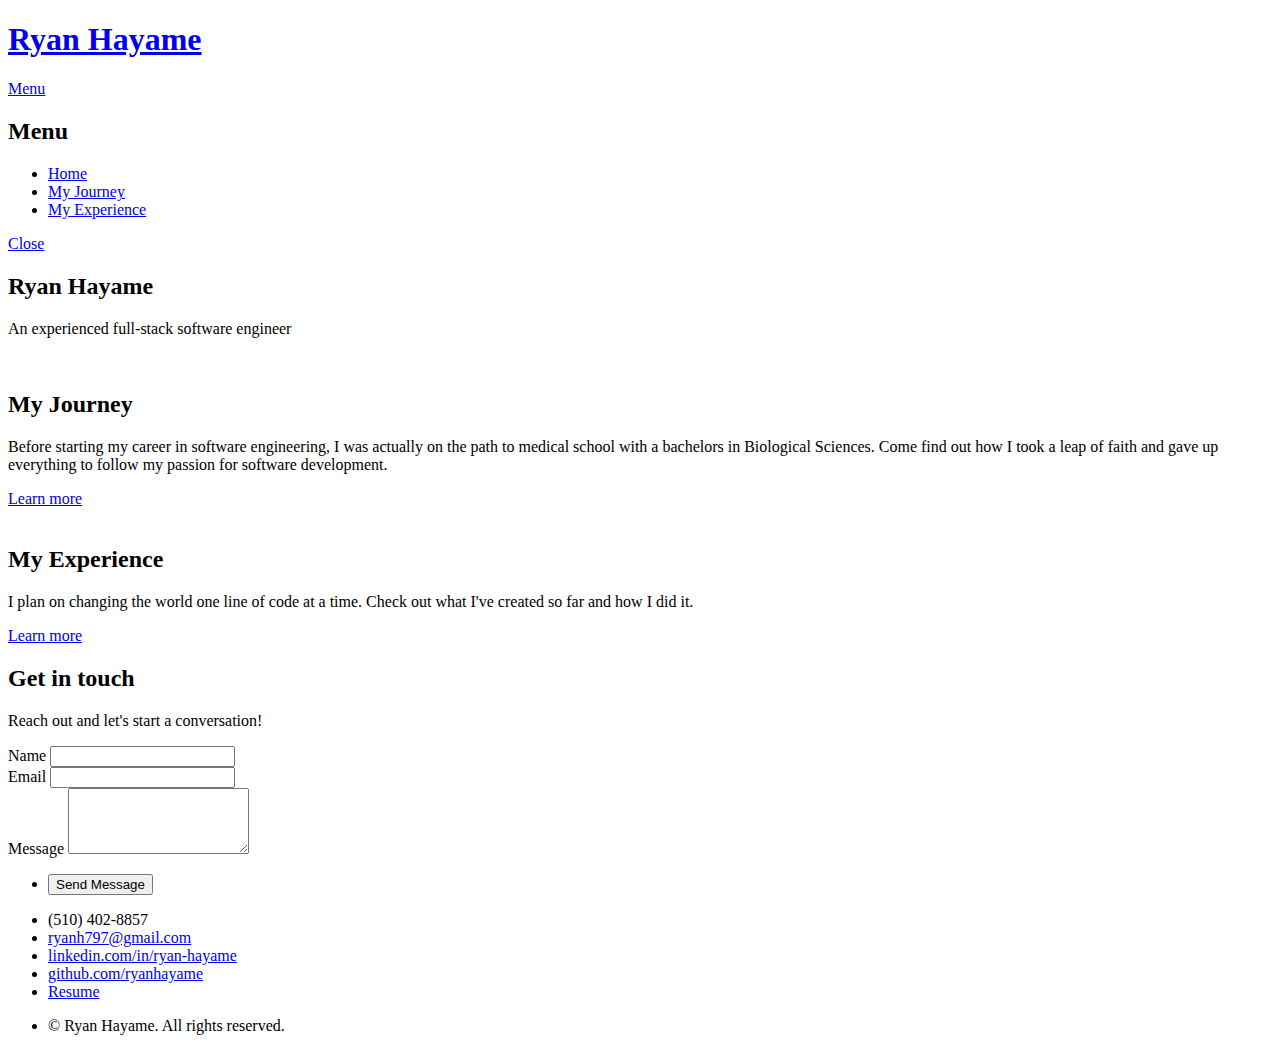
==== index.html @ ebcb494c "Update index.html" ====
<!DOCTYPE HTML>
<html>
	<head>
		<title>Ryan Hayame - Software Developer</title>
		<meta charset="utf-8" />
		<meta name="viewport" content="width=device-width, initial-scale=1, user-scalable=no" />
		<link rel="stylesheet" href="assets/css/main.css" />
		<noscript><link rel="stylesheet" href="assets/css/noscript.css" /></noscript>
	</head>
	<body class="is-preload">

		<!-- Page Wrapper -->
			<div id="page-wrapper">

				<!-- Header -->
					<header id="header" class="alt">
						<h1><a href="index.html">Ryan Hayame</a></h1>
						<nav>
							<a href="#menu">Menu</a>
						</nav>
					</header>

				<!-- Menu -->
					<nav id="menu">
						<div class="inner">
							<h2>Menu</h2>
							<ul class="links">
								<li><a href="index.html">Home</a></li>
								<li><a href="journey.html">My Journey</a></li>
								<li><a href="experience.html">My Experience</a></li>
							</ul>
							<a href="#" class="close">Close</a>
						</div>
					</nav>

				<!-- Banner -->
					<section id="banner">
						<div class="inner">
							<div class="logo"><span class="icon fa-gem"></span></div>
							<h2>Ryan Hayame</h2>
							<p>An experienced full-stack software engineer</p>
						</div>
					</section>

				<!-- Wrapper -->
					<section id="wrapper">

						<!-- One -->
							<section id="one" class="wrapper spotlight style1">
								<div class="inner">
									<a href="journey.html" class="image"><img src="images/grad-pic.png" alt="" /></a>
									<div class="content">
										<h2 class="major">My Journey</h2>
										<p>Before starting my career in software engineering, I was actually on the path to medical school with a bachelors in Biological Sciences. Come find out how I took a leap of faith and gave up everything to follow my passion for software development.</p>
										<a href="journey.html" class="special">Learn more</a>
									</div>
								</div>
							</section>

						<!-- Two -->
							<section id="two" class="wrapper alt spotlight style2">
								<div class="inner">
									<a href="experience.html" class="image"><img src="images/head.png" alt="" /></a>
									<div class="content">
										<h2 class="major">My Experience</h2>
										<p>I plan on changing the world one line of code at a time. Check out what I've created so far and how I did it.</p>
										<a href="experience.html" class="special">Learn more</a>
									</div>
								</div>
							</section>

						<!-- Three 
							<section id="three" class="wrapper spotlight style3">
								<div class="inner">
									<a href="#" class="image"><img src="images/pic03.jpg" alt="" /></a>
									<div class="content">
										<h2 class="major">More About Me</h2>
										<p>Lorem ipsum dolor sit amet, etiam lorem adipiscing elit. Cras turpis ante, nullam sit amet turpis non, sollicitudin posuere urna. Mauris id tellus arcu. Nunc vehicula id nulla dignissim dapibus. Nullam ultrices, neque et faucibus viverra, ex nulla cursus.</p>
										<a href="#" class="special">Learn more</a>
									</div>
								</div>
							</section>
						-->

					</section>

				<!-- Footer -->
					<section id="footer">
						<div class="inner">
							<h2 class="major">Get in touch</h2>
							<p>Reach out and let's start a conversation!</p>
							<form method="post" action="https://formspree.io/f/xwkzveyz">
								<div class="fields">
									<div class="field">
										<label for="name">Name</label>
										<input type="text" name="name" id="name" required/>
									</div>
									<div class="field">
										<label for="email">Email</label>
										<input type="email" name="email" id="email" required/>
									</div>
									<div class="field">
										<label for="message">Message</label>
										<textarea name="message" id="message" rows="4" required></textarea>
									</div>
								</div>
								<ul class="actions">
									<li><input type="submit" value="Send Message" /></li>
								</ul>
							</form>
							<ul class="contact">
								<!-- <li class="icon solid fa-home">
									Untitled Inc<br />
									1234 Somewhere Road Suite #2894<br />
									Nashville, TN 00000-0000
								</li>
								-->
								<li class="icon solid fa-phone">(510) 402-8857</li>
								<li class="icon solid fa-envelope"><a href="mailto:ryanh797@gmail.com">ryanh797@gmail.com</a></li>
								<li class="icon brands fa-linkedin"><a href="https://www.linkedin.com/in/ryan-hayame/" target="_blank">linkedin.com/in/ryan-hayame</a></li>
								<li class="icon brands fa-github"><a href="https://github.com/ryanhayame" target="_blank">github.com/ryanhayame</a></li>
								<li><a href="https://drive.google.com/file/d/1R42mGswGIqObSWt-yvKVTlv5y-KJGHrC/view?usp=sharing" target="_blank" class="button icon solid fa-download">Resume</a></li>
							</ul>
							<ul class="copyright">
								<li>&copy; Ryan Hayame. All rights reserved.</li>
							</ul>
						</div>
					</section>

			</div>

		<!-- Scripts -->
			<script src="assets/js/jquery.min.js"></script>
			<script src="assets/js/jquery.scrollex.min.js"></script>
			<script src="assets/js/browser.min.js"></script>
			<script src="assets/js/breakpoints.min.js"></script>
			<script src="assets/js/util.js"></script>
			<script src="assets/js/main.js"></script>

	</body>
</html>
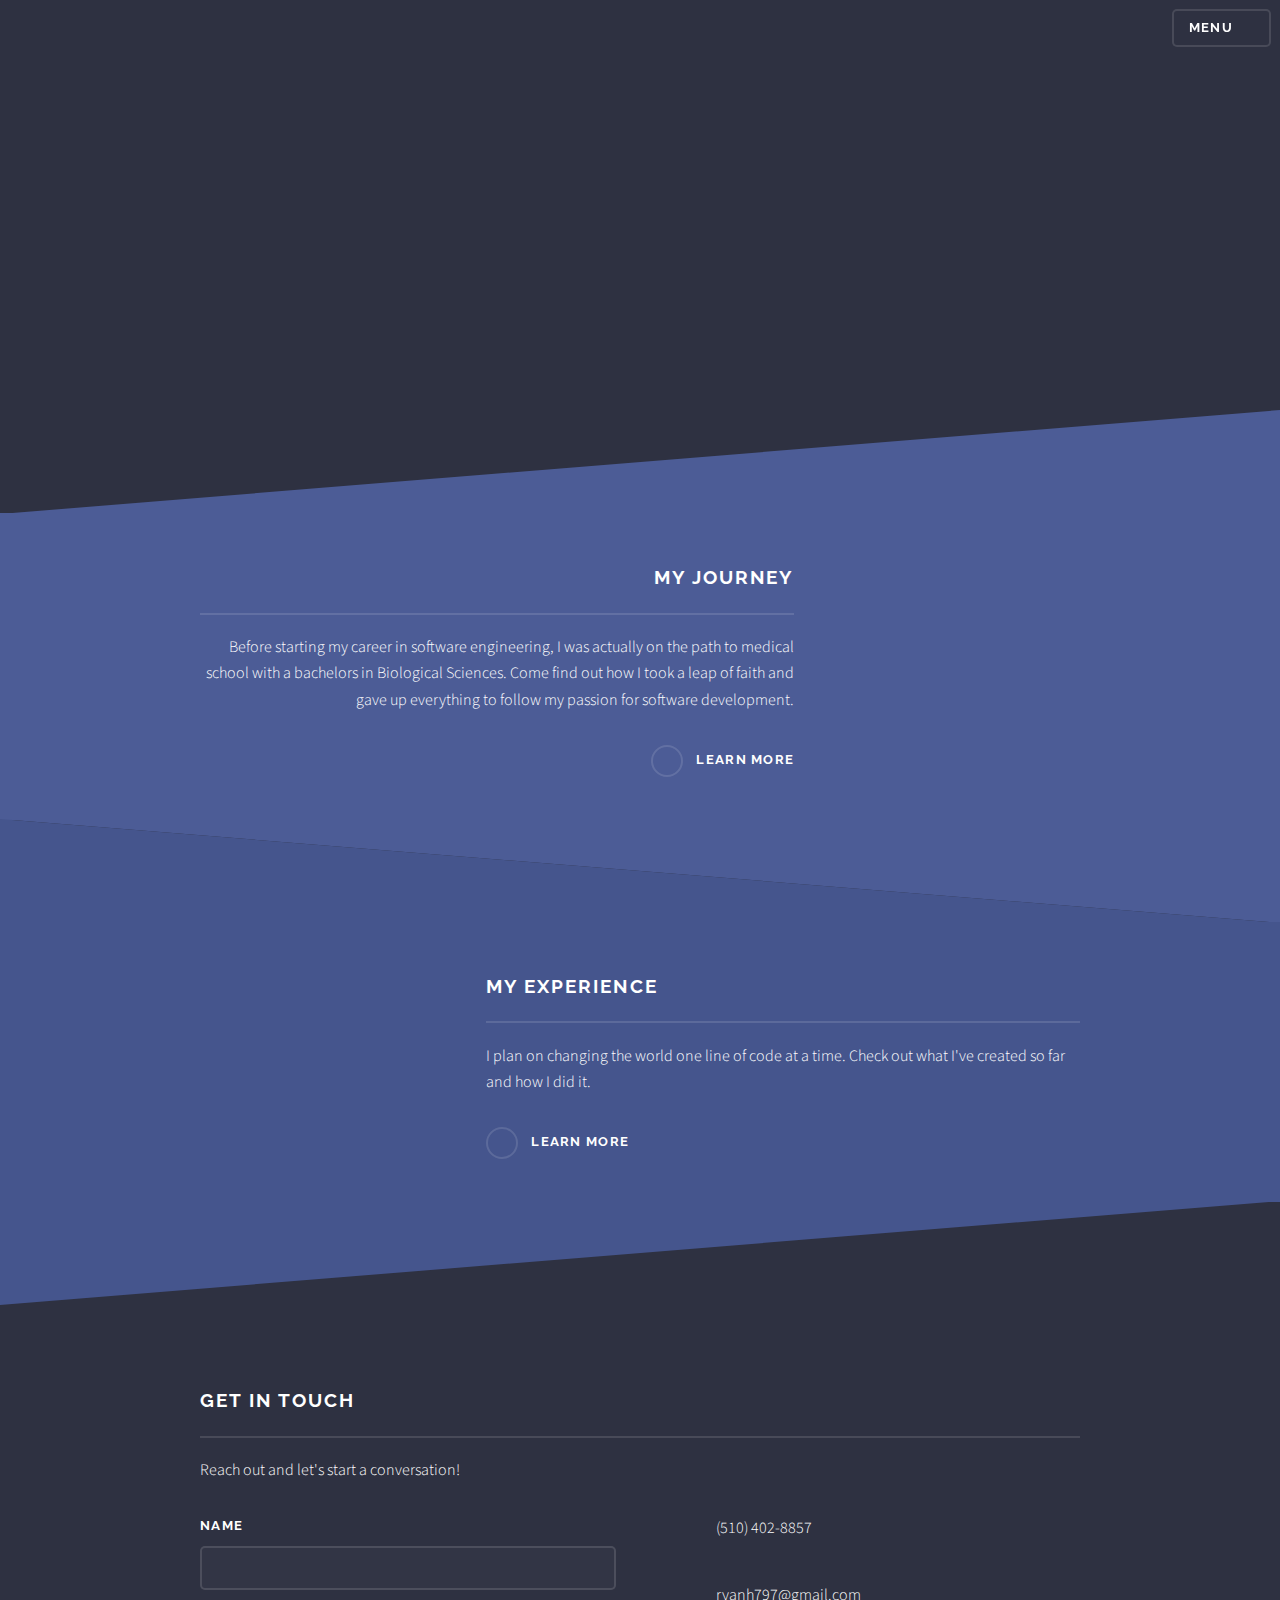
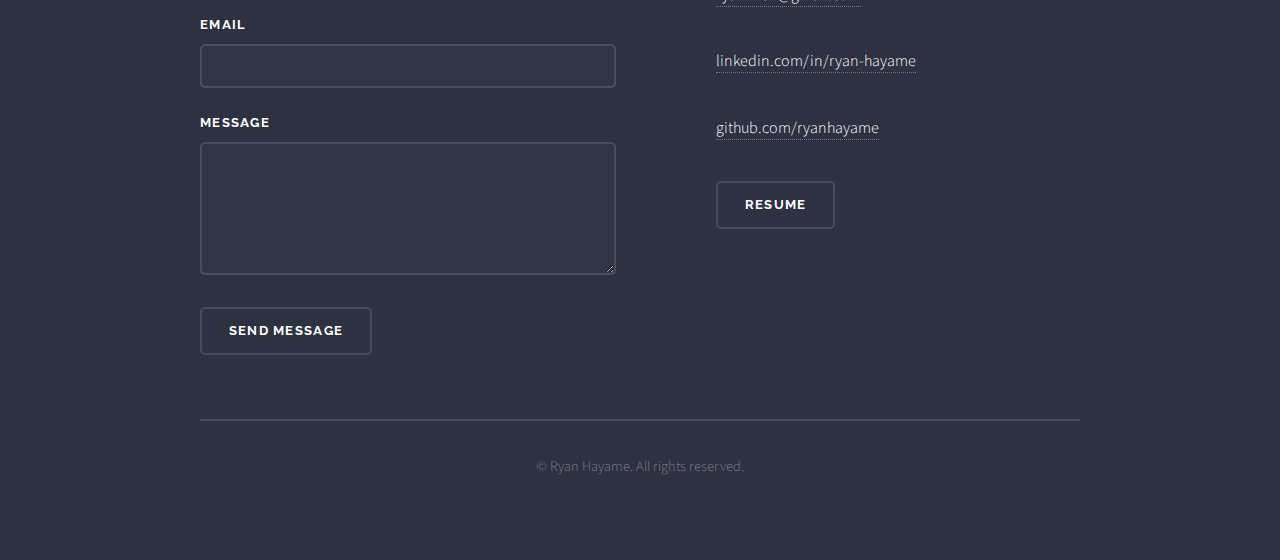
==== commit 70bb123c: "updates" ====
--- a/index.html
+++ b/index.html
@@ -2,6 +2,7 @@
 <html>
 	<head>
 		<title>Ryan Hayame - Software Developer</title>
+		<link rel="icon" type="image/x-icon" href="images/head.png">
 		<meta charset="utf-8" />
 		<meta name="viewport" content="width=device-width, initial-scale=1, user-scalable=no" />
 		<link rel="stylesheet" href="assets/css/main.css" />
@@ -38,7 +39,7 @@
 						<div class="inner">
 							<div class="logo"><span class="icon fa-gem"></span></div>
 							<h2>Ryan Hayame</h2>
-							<p>An experienced full-stack software engineer</p>
+							<p>An experienced full-stack software developer</p>
 						</div>
 					</section>
 
@@ -109,17 +110,11 @@
 								</ul>
 							</form>
 							<ul class="contact">
-								<!-- <li class="icon solid fa-home">
-									Untitled Inc<br />
-									1234 Somewhere Road Suite #2894<br />
-									Nashville, TN 00000-0000
-								</li>
-								-->
 								<li class="icon solid fa-phone">(510) 402-8857</li>
 								<li class="icon solid fa-envelope"><a href="mailto:ryanh797@gmail.com">ryanh797@gmail.com</a></li>
 								<li class="icon brands fa-linkedin"><a href="https://www.linkedin.com/in/ryan-hayame/" target="_blank">linkedin.com/in/ryan-hayame</a></li>
 								<li class="icon brands fa-github"><a href="https://github.com/ryanhayame" target="_blank">github.com/ryanhayame</a></li>
-								<li><a href="https://drive.google.com/file/d/1R42mGswGIqObSWt-yvKVTlv5y-KJGHrC/view?usp=sharing" target="_blank" class="button icon solid fa-download">Resume</a></li>
+								<li class="resumebtn"><a href="https://drive.google.com/file/d/1KCL29__7S2bSNPM6sUYfo-T9iz49UOpw/view?usp=sharing" target="_blank" class="button icon solid fa-download" style="min-width: 110px;">Resume</a></li>
 							</ul>
 							<ul class="copyright">
 								<li>&copy; Ryan Hayame. All rights reserved.</li>
--- a/assets/css/main.css
+++ b/assets/css/main.css
@@ -0,0 +1,4165 @@
+@import url(fontawesome-all.min.css);
+@import url("https://fonts.googleapis.com/css?family=Raleway:200,700|Source+Sans+Pro:300,600,300italic,600italic");
+
+/*
+	Solid State by HTML5 UP
+	html5up.net | @ajlkn
+	Free for personal and commercial use under the CCA 3.0 license (html5up.net/license)
+*/
+
+html, body, div, span, applet, object,
+iframe, h1, h2, h3, h4, h5, h6, p, blockquote,
+pre, a, abbr, acronym, address, big, cite,
+code, del, dfn, em, img, ins, kbd, q, s, samp,
+small, strike, strong, sub, sup, tt, var, b,
+u, i, center, dl, dt, dd, ol, ul, li, fieldset,
+form, label, legend, table, caption, tbody,
+tfoot, thead, tr, th, td, article, aside,
+canvas, details, embed, figure, figcaption,
+footer, header, hgroup, menu, nav, output, ruby,
+section, summary, time, mark, audio, video {
+	margin: 0;
+	padding: 0;
+	border: 0;
+	font-size: 100%;
+	font: inherit;
+	vertical-align: baseline;}
+
+article, aside, details, figcaption, figure,
+footer, header, hgroup, menu, nav, section {
+	display: block;}
+
+body {
+	line-height: 1;
+}
+
+ol, ul {
+	list-style: none;
+}
+
+blockquote, q {
+	quotes: none;
+}
+
+	blockquote:before, blockquote:after, q:before, q:after {
+		content: '';
+		content: none;
+	}
+
+table {
+	border-collapse: collapse;
+	border-spacing: 0;
+}
+
+body {
+	-webkit-text-size-adjust: none;
+}
+
+mark {
+	background-color: transparent;
+	color: inherit;
+}
+
+input::-moz-focus-inner {
+	border: 0;
+	padding: 0;
+}
+
+input, select, textarea {
+	-moz-appearance: none;
+	-webkit-appearance: none;
+	-ms-appearance: none;
+	appearance: none;
+}
+
+/* Basic */
+
+	@-ms-viewport {
+		width: device-width;
+	}
+
+	body {
+		-ms-overflow-style: scrollbar;
+	}
+
+	@media screen and (max-width: 480px) {
+
+		html, body {
+			min-width: 320px;
+		}
+
+	}
+
+	html {
+		box-sizing: border-box;
+	}
+
+	*, *:before, *:after {
+		box-sizing: inherit;
+	}
+
+	body {
+		background-color: #2e3141;
+		background-image: linear-gradient(to top, rgba(46, 49, 65, 0.8), rgba(46, 49, 65, 0.8)), url("../../images/bg.jpg");
+		background-size: auto,
+ cover;
+		background-attachment: fixed,
+ fixed;
+		background-position: center,
+ center;
+	}
+
+		body.is-preload *, body.is-preload *:before, body.is-preload *:after {
+			-moz-animation: none !important;
+			-webkit-animation: none !important;
+			-ms-animation: none !important;
+			animation: none !important;
+			-moz-transition: none !important;
+			-webkit-transition: none !important;
+			-ms-transition: none !important;
+			transition: none !important;
+		}
+
+/* Type */
+
+	body, input, select, textarea {
+		color: #ffffff;
+		font-family: "Source Sans Pro", Helvetica, sans-serif;
+		font-size: 16.5pt;
+		font-weight: 300;
+		line-height: 1.65;
+	}
+
+		@media screen and (max-width: 1680px) {
+
+			body, input, select, textarea {
+				font-size: 13pt;
+			}
+
+		}
+
+		@media screen and (max-width: 1280px) {
+
+			body, input, select, textarea {
+				font-size: 12pt;
+			}
+
+		}
+
+		@media screen and (max-width: 980px) {
+
+			body, input, select, textarea {
+				font-size: 12pt;
+			}
+
+		}
+
+		@media screen and (max-width: 736px) {
+
+			body, input, select, textarea {
+				font-size: 12pt;
+			}
+
+		}
+
+		@media screen and (max-width: 480px) {
+
+			body, input, select, textarea {
+				font-size: 12pt;
+			}
+
+		}
+
+	a {
+		-moz-transition: color 0.2s ease-in-out, border-bottom-color 0.2s ease-in-out;
+		-webkit-transition: color 0.2s ease-in-out, border-bottom-color 0.2s ease-in-out;
+		-ms-transition: color 0.2s ease-in-out, border-bottom-color 0.2s ease-in-out;
+		transition: color 0.2s ease-in-out, border-bottom-color 0.2s ease-in-out;
+		border-bottom: dotted 1px rgba(255, 255, 255, 0.35);
+		color: #ffffff;
+		text-decoration: none;
+	}
+
+		a:hover {
+			border-bottom-color: transparent;
+			color: #ffffff !important;
+		}
+
+		a.special:not(.button) {
+			text-decoration: none;
+			border-bottom: 0;
+			display: block;
+			font-family: Raleway, Helvetica, sans-serif;
+			font-size: 0.8em;
+			font-weight: 700;
+			letter-spacing: 0.1em;
+			margin: 0 0 2em 0;
+			text-transform: uppercase;
+		}
+
+			a.special:not(.button):before {
+				-moz-osx-font-smoothing: grayscale;
+				-webkit-font-smoothing: antialiased;
+				display: inline-block;
+				font-style: normal;
+				font-variant: normal;
+				text-rendering: auto;
+				line-height: 1;
+				text-transform: none !important;
+				font-family: 'Font Awesome 5 Free';
+				font-weight: 900;
+			}
+
+			a.special:not(.button):before {
+				-moz-transition: background-color 0.2s ease-in-out;
+				-webkit-transition: background-color 0.2s ease-in-out;
+				-ms-transition: background-color 0.2s ease-in-out;
+				transition: background-color 0.2s ease-in-out;
+				border-radius: 100%;
+				border: solid 2px rgba(255, 255, 255, 0.125);
+				content: '\f105';
+				display: inline-block;
+				font-size: 1.25em;
+				height: 2em;
+				line-height: 1.75em;
+				margin-right: 0.85em;
+				text-align: center;
+				text-indent: 0.15em;
+				vertical-align: middle;
+				width: 2em;
+			}
+
+			a.special:not(.button):hover:before {
+				background-color: rgba(255, 255, 255, 0.025);
+			}
+
+			a.special:not(.button):active:before {
+				background-color: rgba(255, 255, 255, 0.075);
+			}
+
+	strong, b {
+		color: #ffffff;
+		font-weight: 600;
+	}
+
+	em, i {
+		font-style: italic;
+	}
+
+	p {
+		margin: 0 0 2em 0;
+	}
+
+	h1, h2, h3, h4, h5, h6 {
+		color: #ffffff;
+		font-family: Raleway, Helvetica, sans-serif;
+		font-weight: 700;
+		letter-spacing: 0.1em;
+		margin: 0 0 1em 0;
+		text-transform: uppercase;
+	}
+
+		h1 a, h2 a, h3 a, h4 a, h5 a, h6 a {
+			color: inherit;
+			text-decoration: none;
+			border-bottom: 0;
+		}
+
+		h1 span, h2 span, h3 span, h4 span, h5 span, h6 span {
+			font-weight: 200;
+		}
+
+		h1.major, h2.major, h3.major, h4.major, h5.major, h6.major {
+			padding-bottom: 1em;
+			border-bottom: solid 2px rgba(255, 255, 255, 0.125);
+		}
+
+	h2 {
+		font-size: 1.2em;
+	}
+
+	h3 {
+		font-size: 0.9em;
+	}
+
+	h4 {
+		font-size: 0.7em;
+	}
+
+	h5 {
+		font-size: 0.7em;
+	}
+
+	h6 {
+		font-size: 0.7em;
+	}
+
+	@media screen and (max-width: 736px) {
+
+		h2 {
+			font-size: 1em;
+		}
+
+		h3 {
+			font-size: 0.8em;
+		}
+
+	}
+
+	sub {
+		font-size: 0.8em;
+		position: relative;
+		top: 0.5em;
+	}
+
+	sup {
+		font-size: 0.8em;
+		position: relative;
+		top: -0.5em;
+	}
+
+	blockquote {
+		border-left: solid 4px rgba(255, 255, 255, 0.125);
+		font-style: italic;
+		margin: 0 0 2em 0;
+		padding: 0.5em 0 0.5em 2em;
+	}
+
+	code {
+		background: rgba(255, 255, 255, 0.025);
+		border-radius: 5px;
+		border: solid 2px rgba(255, 255, 255, 0.125);
+		font-family: "Courier New", monospace;
+		font-size: 0.9em;
+		margin: 0 0.25em;
+		padding: 0.25em 0.65em;
+	}
+
+	pre {
+		-webkit-overflow-scrolling: touch;
+		font-family: "Courier New", monospace;
+		font-size: 0.9em;
+		margin: 0 0 2em 0;
+	}
+
+		pre code {
+			display: block;
+			line-height: 1.75em;
+			padding: 1em 1.5em;
+			overflow-x: auto;
+		}
+
+	hr {
+		border: 0;
+		border-bottom: solid 2px rgba(255, 255, 255, 0.125);
+		margin: 2.5em 0;
+	}
+
+		hr.major {
+			margin: 4em 0;
+		}
+
+	.align-left {
+		text-align: left;
+	}
+
+	.align-center {
+		text-align: center;
+	}
+
+	.align-right {
+		text-align: right;
+	}
+
+/* Row */
+
+	.row {
+		display: flex;
+		flex-wrap: wrap;
+		box-sizing: border-box;
+		align-items: stretch;
+	}
+
+		.row > * {
+			box-sizing: border-box;
+		}
+
+		.row.gtr-uniform > * > :last-child {
+			margin-bottom: 0;
+		}
+
+		.row.aln-left {
+			justify-content: flex-start;
+		}
+
+		.row.aln-center {
+			justify-content: center;
+		}
+
+		.row.aln-right {
+			justify-content: flex-end;
+		}
+
+		.row.aln-top {
+			align-items: flex-start;
+		}
+
+		.row.aln-middle {
+			align-items: center;
+		}
+
+		.row.aln-bottom {
+			align-items: flex-end;
+		}
+
+		.row > .imp {
+			order: -1;
+		}
+
+		.row > .col-1 {
+			width: 8.33333%;
+		}
+
+		.row > .off-1 {
+			margin-left: 8.33333%;
+		}
+
+		.row > .col-2 {
+			width: 16.66667%;
+		}
+
+		.row > .off-2 {
+			margin-left: 16.66667%;
+		}
+
+		.row > .col-3 {
+			width: 25%;
+		}
+
+		.row > .off-3 {
+			margin-left: 25%;
+		}
+
+		.row > .col-4 {
+			width: 33.33333%;
+		}
+
+		.row > .off-4 {
+			margin-left: 33.33333%;
+		}
+
+		.row > .col-5 {
+			width: 41.66667%;
+		}
+
+		.row > .off-5 {
+			margin-left: 41.66667%;
+		}
+
+		.row > .col-6 {
+			width: 50%;
+		}
+
+		.row > .off-6 {
+			margin-left: 50%;
+		}
+
+		.row > .col-7 {
+			width: 58.33333%;
+		}
+
+		.row > .off-7 {
+			margin-left: 58.33333%;
+		}
+
+		.row > .col-8 {
+			width: 66.66667%;
+		}
+
+		.row > .off-8 {
+			margin-left: 66.66667%;
+		}
+
+		.row > .col-9 {
+			width: 75%;
+		}
+
+		.row > .off-9 {
+			margin-left: 75%;
+		}
+
+		.row > .col-10 {
+			width: 83.33333%;
+		}
+
+		.row > .off-10 {
+			margin-left: 83.33333%;
+		}
+
+		.row > .col-11 {
+			width: 91.66667%;
+		}
+
+		.row > .off-11 {
+			margin-left: 91.66667%;
+		}
+
+		.row > .col-12 {
+			width: 100%;
+		}
+
+		.row > .off-12 {
+			margin-left: 100%;
+		}
+
+		.row.gtr-0 {
+			margin-top: 0;
+			margin-left: 0em;
+		}
+
+			.row.gtr-0 > * {
+				padding: 0 0 0 0em;
+			}
+
+			.row.gtr-0.gtr-uniform {
+				margin-top: 0em;
+			}
+
+				.row.gtr-0.gtr-uniform > * {
+					padding-top: 0em;
+				}
+
+		.row.gtr-25 {
+			margin-top: 0;
+			margin-left: -0.4375em;
+		}
+
+			.row.gtr-25 > * {
+				padding: 0 0 0 0.4375em;
+			}
+
+			.row.gtr-25.gtr-uniform {
+				margin-top: -0.4375em;
+			}
+
+				.row.gtr-25.gtr-uniform > * {
+					padding-top: 0.4375em;
+				}
+
+		.row.gtr-50 {
+			margin-top: 0;
+			margin-left: -0.875em;
+		}
+
+			.row.gtr-50 > * {
+				padding: 0 0 0 0.875em;
+			}
+
+			.row.gtr-50.gtr-uniform {
+				margin-top: -0.875em;
+			}
+
+				.row.gtr-50.gtr-uniform > * {
+					padding-top: 0.875em;
+				}
+
+		.row {
+			margin-top: 0;
+			margin-left: -1.75em;
+		}
+
+			.row > * {
+				padding: 0 0 0 1.75em;
+			}
+
+			.row.gtr-uniform {
+				margin-top: -1.75em;
+			}
+
+				.row.gtr-uniform > * {
+					padding-top: 1.75em;
+				}
+
+		.row.gtr-150 {
+			margin-top: 0;
+			margin-left: -2.625em;
+		}
+
+			.row.gtr-150 > * {
+				padding: 0 0 0 2.625em;
+			}
+
+			.row.gtr-150.gtr-uniform {
+				margin-top: -2.625em;
+			}
+
+				.row.gtr-150.gtr-uniform > * {
+					padding-top: 2.625em;
+				}
+
+		.row.gtr-200 {
+			margin-top: 0;
+			margin-left: -3.5em;
+		}
+
+			.row.gtr-200 > * {
+				padding: 0 0 0 3.5em;
+			}
+
+			.row.gtr-200.gtr-uniform {
+				margin-top: -3.5em;
+			}
+
+				.row.gtr-200.gtr-uniform > * {
+					padding-top: 3.5em;
+				}
+
+		@media screen and (max-width: 1680px) {
+
+			.row {
+				display: flex;
+				flex-wrap: wrap;
+				box-sizing: border-box;
+				align-items: stretch;
+			}
+
+				.row > * {
+					box-sizing: border-box;
+				}
+
+				.row.gtr-uniform > * > :last-child {
+					margin-bottom: 0;
+				}
+
+				.row.aln-left {
+					justify-content: flex-start;
+				}
+
+				.row.aln-center {
+					justify-content: center;
+				}
+
+				.row.aln-right {
+					justify-content: flex-end;
+				}
+
+				.row.aln-top {
+					align-items: flex-start;
+				}
+
+				.row.aln-middle {
+					align-items: center;
+				}
+
+				.row.aln-bottom {
+					align-items: flex-end;
+				}
+
+				.row > .imp-xlarge {
+					order: -1;
+				}
+
+				.row > .col-1-xlarge {
+					width: 8.33333%;
+				}
+
+				.row > .off-1-xlarge {
+					margin-left: 8.33333%;
+				}
+
+				.row > .col-2-xlarge {
+					width: 16.66667%;
+				}
+
+				.row > .off-2-xlarge {
+					margin-left: 16.66667%;
+				}
+
+				.row > .col-3-xlarge {
+					width: 25%;
+				}
+
+				.row > .off-3-xlarge {
+					margin-left: 25%;
+				}
+
+				.row > .col-4-xlarge {
+					width: 33.33333%;
+				}
+
+				.row > .off-4-xlarge {
+					margin-left: 33.33333%;
+				}
+
+				.row > .col-5-xlarge {
+					width: 41.66667%;
+				}
+
+				.row > .off-5-xlarge {
+					margin-left: 41.66667%;
+				}
+
+				.row > .col-6-xlarge {
+					width: 50%;
+				}
+
+				.row > .off-6-xlarge {
+					margin-left: 50%;
+				}
+
+				.row > .col-7-xlarge {
+					width: 58.33333%;
+				}
+
+				.row > .off-7-xlarge {
+					margin-left: 58.33333%;
+				}
+
+				.row > .col-8-xlarge {
+					width: 66.66667%;
+				}
+
+				.row > .off-8-xlarge {
+					margin-left: 66.66667%;
+				}
+
+				.row > .col-9-xlarge {
+					width: 75%;
+				}
+
+				.row > .off-9-xlarge {
+					margin-left: 75%;
+				}
+
+				.row > .col-10-xlarge {
+					width: 83.33333%;
+				}
+
+				.row > .off-10-xlarge {
+					margin-left: 83.33333%;
+				}
+
+				.row > .col-11-xlarge {
+					width: 91.66667%;
+				}
+
+				.row > .off-11-xlarge {
+					margin-left: 91.66667%;
+				}
+
+				.row > .col-12-xlarge {
+					width: 100%;
+				}
+
+				.row > .off-12-xlarge {
+					margin-left: 100%;
+				}
+
+				.row.gtr-0 {
+					margin-top: 0;
+					margin-left: 0em;
+				}
+
+					.row.gtr-0 > * {
+						padding: 0 0 0 0em;
+					}
+
+					.row.gtr-0.gtr-uniform {
+						margin-top: 0em;
+					}
+
+						.row.gtr-0.gtr-uniform > * {
+							padding-top: 0em;
+						}
+
+				.row.gtr-25 {
+					margin-top: 0;
+					margin-left: -0.4375em;
+				}
+
+					.row.gtr-25 > * {
+						padding: 0 0 0 0.4375em;
+					}
+
+					.row.gtr-25.gtr-uniform {
+						margin-top: -0.4375em;
+					}
+
+						.row.gtr-25.gtr-uniform > * {
+							padding-top: 0.4375em;
+						}
+
+				.row.gtr-50 {
+					margin-top: 0;
+					margin-left: -0.875em;
+				}
+
+					.row.gtr-50 > * {
+						padding: 0 0 0 0.875em;
+					}
+
+					.row.gtr-50.gtr-uniform {
+						margin-top: -0.875em;
+					}
+
+						.row.gtr-50.gtr-uniform > * {
+							padding-top: 0.875em;
+						}
+
+				.row {
+					margin-top: 0;
+					margin-left: -1.75em;
+				}
+
+					.row > * {
+						padding: 0 0 0 1.75em;
+					}
+
+					.row.gtr-uniform {
+						margin-top: -1.75em;
+					}
+
+						.row.gtr-uniform > * {
+							padding-top: 1.75em;
+						}
+
+				.row.gtr-150 {
+					margin-top: 0;
+					margin-left: -2.625em;
+				}
+
+					.row.gtr-150 > * {
+						padding: 0 0 0 2.625em;
+					}
+
+					.row.gtr-150.gtr-uniform {
+						margin-top: -2.625em;
+					}
+
+						.row.gtr-150.gtr-uniform > * {
+							padding-top: 2.625em;
+						}
+
+				.row.gtr-200 {
+					margin-top: 0;
+					margin-left: -3.5em;
+				}
+
+					.row.gtr-200 > * {
+						padding: 0 0 0 3.5em;
+					}
+
+					.row.gtr-200.gtr-uniform {
+						margin-top: -3.5em;
+					}
+
+						.row.gtr-200.gtr-uniform > * {
+							padding-top: 3.5em;
+						}
+
+		}
+
+		@media screen and (max-width: 1280px) {
+
+			.row {
+				display: flex;
+				flex-wrap: wrap;
+				box-sizing: border-box;
+				align-items: stretch;
+			}
+
+				.row > * {
+					box-sizing: border-box;
+				}
+
+				.row.gtr-uniform > * > :last-child {
+					margin-bottom: 0;
+				}
+
+				.row.aln-left {
+					justify-content: flex-start;
+				}
+
+				.row.aln-center {
+					justify-content: center;
+				}
+
+				.row.aln-right {
+					justify-content: flex-end;
+				}
+
+				.row.aln-top {
+					align-items: flex-start;
+				}
+
+				.row.aln-middle {
+					align-items: center;
+				}
+
+				.row.aln-bottom {
+					align-items: flex-end;
+				}
+
+				.row > .imp-large {
+					order: -1;
+				}
+
+				.row > .col-1-large {
+					width: 8.33333%;
+				}
+
+				.row > .off-1-large {
+					margin-left: 8.33333%;
+				}
+
+				.row > .col-2-large {
+					width: 16.66667%;
+				}
+
+				.row > .off-2-large {
+					margin-left: 16.66667%;
+				}
+
+				.row > .col-3-large {
+					width: 25%;
+				}
+
+				.row > .off-3-large {
+					margin-left: 25%;
+				}
+
+				.row > .col-4-large {
+					width: 33.33333%;
+				}
+
+				.row > .off-4-large {
+					margin-left: 33.33333%;
+				}
+
+				.row > .col-5-large {
+					width: 41.66667%;
+				}
+
+				.row > .off-5-large {
+					margin-left: 41.66667%;
+				}
+
+				.row > .col-6-large {
+					width: 50%;
+				}
+
+				.row > .off-6-large {
+					margin-left: 50%;
+				}
+
+				.row > .col-7-large {
+					width: 58.33333%;
+				}
+
+				.row > .off-7-large {
+					margin-left: 58.33333%;
+				}
+
+				.row > .col-8-large {
+					width: 66.66667%;
+				}
+
+				.row > .off-8-large {
+					margin-left: 66.66667%;
+				}
+
+				.row > .col-9-large {
+					width: 75%;
+				}
+
+				.row > .off-9-large {
+					margin-left: 75%;
+				}
+
+				.row > .col-10-large {
+					width: 83.33333%;
+				}
+
+				.row > .off-10-large {
+					margin-left: 83.33333%;
+				}
+
+				.row > .col-11-large {
+					width: 91.66667%;
+				}
+
+				.row > .off-11-large {
+					margin-left: 91.66667%;
+				}
+
+				.row > .col-12-large {
+					width: 100%;
+				}
+
+				.row > .off-12-large {
+					margin-left: 100%;
+				}
+
+				.row.gtr-0 {
+					margin-top: 0;
+					margin-left: 0em;
+				}
+
+					.row.gtr-0 > * {
+						padding: 0 0 0 0em;
+					}
+
+					.row.gtr-0.gtr-uniform {
+						margin-top: 0em;
+					}
+
+						.row.gtr-0.gtr-uniform > * {
+							padding-top: 0em;
+						}
+
+				.row.gtr-25 {
+					margin-top: 0;
+					margin-left: -0.4375em;
+				}
+
+					.row.gtr-25 > * {
+						padding: 0 0 0 0.4375em;
+					}
+
+					.row.gtr-25.gtr-uniform {
+						margin-top: -0.4375em;
+					}
+
+						.row.gtr-25.gtr-uniform > * {
+							padding-top: 0.4375em;
+						}
+
+				.row.gtr-50 {
+					margin-top: 0;
+					margin-left: -0.875em;
+				}
+
+					.row.gtr-50 > * {
+						padding: 0 0 0 0.875em;
+					}
+
+					.row.gtr-50.gtr-uniform {
+						margin-top: -0.875em;
+					}
+
+						.row.gtr-50.gtr-uniform > * {
+							padding-top: 0.875em;
+						}
+
+				.row {
+					margin-top: 0;
+					margin-left: -1.75em;
+				}
+
+					.row > * {
+						padding: 0 0 0 1.75em;
+					}
+
+					.row.gtr-uniform {
+						margin-top: -1.75em;
+					}
+
+						.row.gtr-uniform > * {
+							padding-top: 1.75em;
+						}
+
+				.row.gtr-150 {
+					margin-top: 0;
+					margin-left: -2.625em;
+				}
+
+					.row.gtr-150 > * {
+						padding: 0 0 0 2.625em;
+					}
+
+					.row.gtr-150.gtr-uniform {
+						margin-top: -2.625em;
+					}
+
+						.row.gtr-150.gtr-uniform > * {
+							padding-top: 2.625em;
+						}
+
+				.row.gtr-200 {
+					margin-top: 0;
+					margin-left: -3.5em;
+				}
+
+					.row.gtr-200 > * {
+						padding: 0 0 0 3.5em;
+					}
+
+					.row.gtr-200.gtr-uniform {
+						margin-top: -3.5em;
+					}
+
+						.row.gtr-200.gtr-uniform > * {
+							padding-top: 3.5em;
+						}
+
+		}
+
+		@media screen and (max-width: 980px) {
+
+			.row {
+				display: flex;
+				flex-wrap: wrap;
+				box-sizing: border-box;
+				align-items: stretch;
+			}
+
+				.row > * {
+					box-sizing: border-box;
+				}
+
+				.row.gtr-uniform > * > :last-child {
+					margin-bottom: 0;
+				}
+
+				.row.aln-left {
+					justify-content: flex-start;
+				}
+
+				.row.aln-center {
+					justify-content: center;
+				}
+
+				.row.aln-right {
+					justify-content: flex-end;
+				}
+
+				.row.aln-top {
+					align-items: flex-start;
+				}
+
+				.row.aln-middle {
+					align-items: center;
+				}
+
+				.row.aln-bottom {
+					align-items: flex-end;
+				}
+
+				.row > .imp-medium {
+					order: -1;
+				}
+
+				.row > .col-1-medium {
+					width: 8.33333%;
+				}
+
+				.row > .off-1-medium {
+					margin-left: 8.33333%;
+				}
+
+				.row > .col-2-medium {
+					width: 16.66667%;
+				}
+
+				.row > .off-2-medium {
+					margin-left: 16.66667%;
+				}
+
+				.row > .col-3-medium {
+					width: 25%;
+				}
+
+				.row > .off-3-medium {
+					margin-left: 25%;
+				}
+
+				.row > .col-4-medium {
+					width: 33.33333%;
+				}
+
+				.row > .off-4-medium {
+					margin-left: 33.33333%;
+				}
+
+				.row > .col-5-medium {
+					width: 41.66667%;
+				}
+
+				.row > .off-5-medium {
+					margin-left: 41.66667%;
+				}
+
+				.row > .col-6-medium {
+					width: 50%;
+				}
+
+				.row > .off-6-medium {
+					margin-left: 50%;
+				}
+
+				.row > .col-7-medium {
+					width: 58.33333%;
+				}
+
+				.row > .off-7-medium {
+					margin-left: 58.33333%;
+				}
+
+				.row > .col-8-medium {
+					width: 66.66667%;
+				}
+
+				.row > .off-8-medium {
+					margin-left: 66.66667%;
+				}
+
+				.row > .col-9-medium {
+					width: 75%;
+				}
+
+				.row > .off-9-medium {
+					margin-left: 75%;
+				}
+
+				.row > .col-10-medium {
+					width: 83.33333%;
+				}
+
+				.row > .off-10-medium {
+					margin-left: 83.33333%;
+				}
+
+				.row > .col-11-medium {
+					width: 91.66667%;
+				}
+
+				.row > .off-11-medium {
+					margin-left: 91.66667%;
+				}
+
+				.row > .col-12-medium {
+					width: 100%;
+				}
+
+				.row > .off-12-medium {
+					margin-left: 100%;
+				}
+
+				.row.gtr-0 {
+					margin-top: 0;
+					margin-left: 0em;
+				}
+
+					.row.gtr-0 > * {
+						padding: 0 0 0 0em;
+					}
+
+					.row.gtr-0.gtr-uniform {
+						margin-top: 0em;
+					}
+
+						.row.gtr-0.gtr-uniform > * {
+							padding-top: 0em;
+						}
+
+				.row.gtr-25 {
+					margin-top: 0;
+					margin-left: -0.4375em;
+				}
+
+					.row.gtr-25 > * {
+						padding: 0 0 0 0.4375em;
+					}
+
+					.row.gtr-25.gtr-uniform {
+						margin-top: -0.4375em;
+					}
+
+						.row.gtr-25.gtr-uniform > * {
+							padding-top: 0.4375em;
+						}
+
+				.row.gtr-50 {
+					margin-top: 0;
+					margin-left: -0.875em;
+				}
+
+					.row.gtr-50 > * {
+						padding: 0 0 0 0.875em;
+					}
+
+					.row.gtr-50.gtr-uniform {
+						margin-top: -0.875em;
+					}
+
+						.row.gtr-50.gtr-uniform > * {
+							padding-top: 0.875em;
+						}
+
+				.row {
+					margin-top: 0;
+					margin-left: -1.75em;
+				}
+
+					.row > * {
+						padding: 0 0 0 1.75em;
+					}
+
+					.row.gtr-uniform {
+						margin-top: -1.75em;
+					}
+
+						.row.gtr-uniform > * {
+							padding-top: 1.75em;
+						}
+
+				.row.gtr-150 {
+					margin-top: 0;
+					margin-left: -2.625em;
+				}
+
+					.row.gtr-150 > * {
+						padding: 0 0 0 2.625em;
+					}
+
+					.row.gtr-150.gtr-uniform {
+						margin-top: -2.625em;
+					}
+
+						.row.gtr-150.gtr-uniform > * {
+							padding-top: 2.625em;
+						}
+
+				.row.gtr-200 {
+					margin-top: 0;
+					margin-left: -3.5em;
+				}
+
+					.row.gtr-200 > * {
+						padding: 0 0 0 3.5em;
+					}
+
+					.row.gtr-200.gtr-uniform {
+						margin-top: -3.5em;
+					}
+
+						.row.gtr-200.gtr-uniform > * {
+							padding-top: 3.5em;
+						}
+
+		}
+
+		@media screen and (max-width: 736px) {
+
+			.row {
+				display: flex;
+				flex-wrap: wrap;
+				box-sizing: border-box;
+				align-items: stretch;
+			}
+
+				.row > * {
+					box-sizing: border-box;
+				}
+
+				.row.gtr-uniform > * > :last-child {
+					margin-bottom: 0;
+				}
+
+				.row.aln-left {
+					justify-content: flex-start;
+				}
+
+				.row.aln-center {
+					justify-content: center;
+				}
+
+				.row.aln-right {
+					justify-content: flex-end;
+				}
+
+				.row.aln-top {
+					align-items: flex-start;
+				}
+
+				.row.aln-middle {
+					align-items: center;
+				}
+
+				.row.aln-bottom {
+					align-items: flex-end;
+				}
+
+				.row > .imp-small {
+					order: -1;
+				}
+
+				.row > .col-1-small {
+					width: 8.33333%;
+				}
+
+				.row > .off-1-small {
+					margin-left: 8.33333%;
+				}
+
+				.row > .col-2-small {
+					width: 16.66667%;
+				}
+
+				.row > .off-2-small {
+					margin-left: 16.66667%;
+				}
+
+				.row > .col-3-small {
+					width: 25%;
+				}
+
+				.row > .off-3-small {
+					margin-left: 25%;
+				}
+
+				.row > .col-4-small {
+					width: 33.33333%;
+				}
+
+				.row > .off-4-small {
+					margin-left: 33.33333%;
+				}
+
+				.row > .col-5-small {
+					width: 41.66667%;
+				}
+
+				.row > .off-5-small {
+					margin-left: 41.66667%;
+				}
+
+				.row > .col-6-small {
+					width: 50%;
+				}
+
+				.row > .off-6-small {
+					margin-left: 50%;
+				}
+
+				.row > .col-7-small {
+					width: 58.33333%;
+				}
+
+				.row > .off-7-small {
+					margin-left: 58.33333%;
+				}
+
+				.row > .col-8-small {
+					width: 66.66667%;
+				}
+
+				.row > .off-8-small {
+					margin-left: 66.66667%;
+				}
+
+				.row > .col-9-small {
+					width: 75%;
+				}
+
+				.row > .off-9-small {
+					margin-left: 75%;
+				}
+
+				.row > .col-10-small {
+					width: 83.33333%;
+				}
+
+				.row > .off-10-small {
+					margin-left: 83.33333%;
+				}
+
+				.row > .col-11-small {
+					width: 91.66667%;
+				}
+
+				.row > .off-11-small {
+					margin-left: 91.66667%;
+				}
+
+				.row > .col-12-small {
+					width: 100%;
+				}
+
+				.row > .off-12-small {
+					margin-left: 100%;
+				}
+
+				.row.gtr-0 {
+					margin-top: 0;
+					margin-left: 0em;
+				}
+
+					.row.gtr-0 > * {
+						padding: 0 0 0 0em;
+					}
+
+					.row.gtr-0.gtr-uniform {
+						margin-top: 0em;
+					}
+
+						.row.gtr-0.gtr-uniform > * {
+							padding-top: 0em;
+						}
+
+				.row.gtr-25 {
+					margin-top: 0;
+					margin-left: -0.3125em;
+				}
+
+					.row.gtr-25 > * {
+						padding: 0 0 0 0.3125em;
+					}
+
+					.row.gtr-25.gtr-uniform {
+						margin-top: -0.3125em;
+					}
+
+						.row.gtr-25.gtr-uniform > * {
+							padding-top: 0.3125em;
+						}
+
+				.row.gtr-50 {
+					margin-top: 0;
+					margin-left: -0.625em;
+				}
+
+					.row.gtr-50 > * {
+						padding: 0 0 0 0.625em;
+					}
+
+					.row.gtr-50.gtr-uniform {
+						margin-top: -0.625em;
+					}
+
+						.row.gtr-50.gtr-uniform > * {
+							padding-top: 0.625em;
+						}
+
+				.row {
+					margin-top: 0;
+					margin-left: -1.25em;
+				}
+
+					.row > * {
+						padding: 0 0 0 1.25em;
+					}
+
+					.row.gtr-uniform {
+						margin-top: -1.25em;
+					}
+
+						.row.gtr-uniform > * {
+							padding-top: 1.25em;
+						}
+
+				.row.gtr-150 {
+					margin-top: 0;
+					margin-left: -1.875em;
+				}
+
+					.row.gtr-150 > * {
+						padding: 0 0 0 1.875em;
+					}
+
+					.row.gtr-150.gtr-uniform {
+						margin-top: -1.875em;
+					}
+
+						.row.gtr-150.gtr-uniform > * {
+							padding-top: 1.875em;
+						}
+
+				.row.gtr-200 {
+					margin-top: 0;
+					margin-left: -2.5em;
+				}
+
+					.row.gtr-200 > * {
+						padding: 0 0 0 2.5em;
+					}
+
+					.row.gtr-200.gtr-uniform {
+						margin-top: -2.5em;
+					}
+
+						.row.gtr-200.gtr-uniform > * {
+							padding-top: 2.5em;
+						}
+
+		}
+
+		@media screen and (max-width: 480px) {
+
+			.row {
+				display: flex;
+				flex-wrap: wrap;
+				box-sizing: border-box;
+				align-items: stretch;
+			}
+
+				.row > * {
+					box-sizing: border-box;
+				}
+
+				.row.gtr-uniform > * > :last-child {
+					margin-bottom: 0;
+				}
+
+				.row.aln-left {
+					justify-content: flex-start;
+				}
+
+				.row.aln-center {
+					justify-content: center;
+				}
+
+				.row.aln-right {
+					justify-content: flex-end;
+				}
+
+				.row.aln-top {
+					align-items: flex-start;
+				}
+
+				.row.aln-middle {
+					align-items: center;
+				}
+
+				.row.aln-bottom {
+					align-items: flex-end;
+				}
+
+				.row > .imp-xsmall {
+					order: -1;
+				}
+
+				.row > .col-1-xsmall {
+					width: 8.33333%;
+				}
+
+				.row > .off-1-xsmall {
+					margin-left: 8.33333%;
+				}
+
+				.row > .col-2-xsmall {
+					width: 16.66667%;
+				}
+
+				.row > .off-2-xsmall {
+					margin-left: 16.66667%;
+				}
+
+				.row > .col-3-xsmall {
+					width: 25%;
+				}
+
+				.row > .off-3-xsmall {
+					margin-left: 25%;
+				}
+
+				.row > .col-4-xsmall {
+					width: 33.33333%;
+				}
+
+				.row > .off-4-xsmall {
+					margin-left: 33.33333%;
+				}
+
+				.row > .col-5-xsmall {
+					width: 41.66667%;
+				}
+
+				.row > .off-5-xsmall {
+					margin-left: 41.66667%;
+				}
+
+				.row > .col-6-xsmall {
+					width: 50%;
+				}
+
+				.row > .off-6-xsmall {
+					margin-left: 50%;
+				}
+
+				.row > .col-7-xsmall {
+					width: 58.33333%;
+				}
+
+				.row > .off-7-xsmall {
+					margin-left: 58.33333%;
+				}
+
+				.row > .col-8-xsmall {
+					width: 66.66667%;
+				}
+
+				.row > .off-8-xsmall {
+					margin-left: 66.66667%;
+				}
+
+				.row > .col-9-xsmall {
+					width: 75%;
+				}
+
+				.row > .off-9-xsmall {
+					margin-left: 75%;
+				}
+
+				.row > .col-10-xsmall {
+					width: 83.33333%;
+				}
+
+				.row > .off-10-xsmall {
+					margin-left: 83.33333%;
+				}
+
+				.row > .col-11-xsmall {
+					width: 91.66667%;
+				}
+
+				.row > .off-11-xsmall {
+					margin-left: 91.66667%;
+				}
+
+				.row > .col-12-xsmall {
+					width: 100%;
+				}
+
+				.row > .off-12-xsmall {
+					margin-left: 100%;
+				}
+
+				.row.gtr-0 {
+					margin-top: 0;
+					margin-left: 0em;
+				}
+
+					.row.gtr-0 > * {
+						padding: 0 0 0 0em;
+					}
+
+					.row.gtr-0.gtr-uniform {
+						margin-top: 0em;
+					}
+
+						.row.gtr-0.gtr-uniform > * {
+							padding-top: 0em;
+						}
+
+				.row.gtr-25 {
+					margin-top: 0;
+					margin-left: -0.3125em;
+				}
+
+					.row.gtr-25 > * {
+						padding: 0 0 0 0.3125em;
+					}
+
+					.row.gtr-25.gtr-uniform {
+						margin-top: -0.3125em;
+					}
+
+						.row.gtr-25.gtr-uniform > * {
+							padding-top: 0.3125em;
+						}
+
+				.row.gtr-50 {
+					margin-top: 0;
+					margin-left: -0.625em;
+				}
+
+					.row.gtr-50 > * {
+						padding: 0 0 0 0.625em;
+					}
+
+					.row.gtr-50.gtr-uniform {
+						margin-top: -0.625em;
+					}
+
+						.row.gtr-50.gtr-uniform > * {
+							padding-top: 0.625em;
+						}
+
+				.row {
+					margin-top: 0;
+					margin-left: -1.25em;
+				}
+
+					.row > * {
+						padding: 0 0 0 1.25em;
+					}
+
+					.row.gtr-uniform {
+						margin-top: -1.25em;
+					}
+
+						.row.gtr-uniform > * {
+							padding-top: 1.25em;
+						}
+
+				.row.gtr-150 {
+					margin-top: 0;
+					margin-left: -1.875em;
+				}
+
+					.row.gtr-150 > * {
+						padding: 0 0 0 1.875em;
+					}
+
+					.row.gtr-150.gtr-uniform {
+						margin-top: -1.875em;
+					}
+
+						.row.gtr-150.gtr-uniform > * {
+							padding-top: 1.875em;
+						}
+
+				.row.gtr-200 {
+					margin-top: 0;
+					margin-left: -2.5em;
+				}
+
+					.row.gtr-200 > * {
+						padding: 0 0 0 2.5em;
+					}
+
+					.row.gtr-200.gtr-uniform {
+						margin-top: -2.5em;
+					}
+
+						.row.gtr-200.gtr-uniform > * {
+							padding-top: 2.5em;
+						}
+
+		}
+
+		@media screen and (max-width: 360px) {
+
+			.row {
+				display: flex;
+				flex-wrap: wrap;
+				box-sizing: border-box;
+				align-items: stretch;
+			}
+
+				.row > * {
+					box-sizing: border-box;
+				}
+
+				.row.gtr-uniform > * > :last-child {
+					margin-bottom: 0;
+				}
+
+				.row.aln-left {
+					justify-content: flex-start;
+				}
+
+				.row.aln-center {
+					justify-content: center;
+				}
+
+				.row.aln-right {
+					justify-content: flex-end;
+				}
+
+				.row.aln-top {
+					align-items: flex-start;
+				}
+
+				.row.aln-middle {
+					align-items: center;
+				}
+
+				.row.aln-bottom {
+					align-items: flex-end;
+				}
+
+				.row > .imp-xxsmall {
+					order: -1;
+				}
+
+				.row > .col-1-xxsmall {
+					width: 8.33333%;
+				}
+
+				.row > .off-1-xxsmall {
+					margin-left: 8.33333%;
+				}
+
+				.row > .col-2-xxsmall {
+					width: 16.66667%;
+				}
+
+				.row > .off-2-xxsmall {
+					margin-left: 16.66667%;
+				}
+
+				.row > .col-3-xxsmall {
+					width: 25%;
+				}
+
+				.row > .off-3-xxsmall {
+					margin-left: 25%;
+				}
+
+				.row > .col-4-xxsmall {
+					width: 33.33333%;
+				}
+
+				.row > .off-4-xxsmall {
+					margin-left: 33.33333%;
+				}
+
+				.row > .col-5-xxsmall {
+					width: 41.66667%;
+				}
+
+				.row > .off-5-xxsmall {
+					margin-left: 41.66667%;
+				}
+
+				.row > .col-6-xxsmall {
+					width: 50%;
+				}
+
+				.row > .off-6-xxsmall {
+					margin-left: 50%;
+				}
+
+				.row > .col-7-xxsmall {
+					width: 58.33333%;
+				}
+
+				.row > .off-7-xxsmall {
+					margin-left: 58.33333%;
+				}
+
+				.row > .col-8-xxsmall {
+					width: 66.66667%;
+				}
+
+				.row > .off-8-xxsmall {
+					margin-left: 66.66667%;
+				}
+
+				.row > .col-9-xxsmall {
+					width: 75%;
+				}
+
+				.row > .off-9-xxsmall {
+					margin-left: 75%;
+				}
+
+				.row > .col-10-xxsmall {
+					width: 83.33333%;
+				}
+
+				.row > .off-10-xxsmall {
+					margin-left: 83.33333%;
+				}
+
+				.row > .col-11-xxsmall {
+					width: 91.66667%;
+				}
+
+				.row > .off-11-xxsmall {
+					margin-left: 91.66667%;
+				}
+
+				.row > .col-12-xxsmall {
+					width: 100%;
+				}
+
+				.row > .off-12-xxsmall {
+					margin-left: 100%;
+				}
+
+				.row.gtr-0 {
+					margin-top: 0;
+					margin-left: 0em;
+				}
+
+					.row.gtr-0 > * {
+						padding: 0 0 0 0em;
+					}
+
+					.row.gtr-0.gtr-uniform {
+						margin-top: 0em;
+					}
+
+						.row.gtr-0.gtr-uniform > * {
+							padding-top: 0em;
+						}
+
+				.row.gtr-25 {
+					margin-top: 0;
+					margin-left: -0.3125em;
+				}
+
+					.row.gtr-25 > * {
+						padding: 0 0 0 0.3125em;
+					}
+
+					.row.gtr-25.gtr-uniform {
+						margin-top: -0.3125em;
+					}
+
+						.row.gtr-25.gtr-uniform > * {
+							padding-top: 0.3125em;
+						}
+
+				.row.gtr-50 {
+					margin-top: 0;
+					margin-left: -0.625em;
+				}
+
+					.row.gtr-50 > * {
+						padding: 0 0 0 0.625em;
+					}
+
+					.row.gtr-50.gtr-uniform {
+						margin-top: -0.625em;
+					}
+
+						.row.gtr-50.gtr-uniform > * {
+							padding-top: 0.625em;
+						}
+
+				.row {
+					margin-top: 0;
+					margin-left: -1.25em;
+				}
+
+					.row > * {
+						padding: 0 0 0 1.25em;
+					}
+
+					.row.gtr-uniform {
+						margin-top: -1.25em;
+					}
+
+						.row.gtr-uniform > * {
+							padding-top: 1.25em;
+						}
+
+				.row.gtr-150 {
+					margin-top: 0;
+					margin-left: -1.875em;
+				}
+
+					.row.gtr-150 > * {
+						padding: 0 0 0 1.875em;
+					}
+
+					.row.gtr-150.gtr-uniform {
+						margin-top: -1.875em;
+					}
+
+						.row.gtr-150.gtr-uniform > * {
+							padding-top: 1.875em;
+						}
+
+				.row.gtr-200 {
+					margin-top: 0;
+					margin-left: -2.5em;
+				}
+
+					.row.gtr-200 > * {
+						padding: 0 0 0 2.5em;
+					}
+
+					.row.gtr-200.gtr-uniform {
+						margin-top: -2.5em;
+					}
+
+						.row.gtr-200.gtr-uniform > * {
+							padding-top: 2.5em;
+						}
+
+		}
+
+/* Section/Article */
+
+	section.special, article.special {
+		text-align: center;
+	}
+
+/* Form */
+
+	form {
+		margin: 0 0 2em 0;
+	}
+
+		form > :last-child {
+			margin-bottom: 0;
+		}
+
+		form > .fields {
+			display: -moz-flex;
+			display: -webkit-flex;
+			display: -ms-flex;
+			display: flex;
+			-moz-flex-wrap: wrap;
+			-webkit-flex-wrap: wrap;
+			-ms-flex-wrap: wrap;
+			flex-wrap: wrap;
+			width: calc(100% + 3em);
+			margin: -1.5em 0 2em -1.5em;
+		}
+
+			form > .fields > .field {
+				-moz-flex-grow: 0;
+				-webkit-flex-grow: 0;
+				-ms-flex-grow: 0;
+				flex-grow: 0;
+				-moz-flex-shrink: 0;
+				-webkit-flex-shrink: 0;
+				-ms-flex-shrink: 0;
+				flex-shrink: 0;
+				padding: 1.5em 0 0 1.5em;
+				width: calc(100% - 1.5em);
+			}
+
+				form > .fields > .field.half {
+					width: calc(50% - 0.75em);
+				}
+
+				form > .fields > .field.third {
+					width: calc(100%/3 - 0.5em);
+				}
+
+				form > .fields > .field.quarter {
+					width: calc(25% - 0.375em);
+				}
+
+		@media screen and (max-width: 480px) {
+
+			form > .fields {
+				width: calc(100% + 3em);
+				margin: -1.5em 0 2em -1.5em;
+			}
+
+				form > .fields > .field {
+					padding: 1.5em 0 0 1.5em;
+					width: calc(100% - 1.5em);
+				}
+
+					form > .fields > .field.half {
+						width: calc(100% - 1.5em);
+					}
+
+					form > .fields > .field.third {
+						width: calc(100% - 1.5em);
+					}
+
+					form > .fields > .field.quarter {
+						width: calc(100% - 1.5em);
+					}
+
+		}
+
+	label {
+		color: #ffffff;
+		display: block;
+		font-family: Raleway, Helvetica, sans-serif;
+		font-size: 0.8em;
+		font-weight: 700;
+		letter-spacing: 0.1em;
+		margin: 0 0 0.7em 0;
+		text-transform: uppercase;
+	}
+
+	input[type="text"],
+	input[type="password"],
+	input[type="email"],
+	input[type="tel"],
+	select,
+	textarea {
+		-moz-appearance: none;
+		-webkit-appearance: none;
+		-ms-appearance: none;
+		appearance: none;
+		background: rgba(255, 255, 255, 0.025);
+		border-radius: 5px;
+		border: none;
+		border: solid 2px rgba(255, 255, 255, 0.125);
+		color: inherit;
+		display: block;
+		outline: 0;
+		padding: 0 1em;
+		text-decoration: none;
+		width: 100%;
+	}
+
+		input[type="text"]:invalid,
+		input[type="password"]:invalid,
+		input[type="email"]:invalid,
+		input[type="tel"]:invalid,
+		select:invalid,
+		textarea:invalid {
+			box-shadow: none;
+		}
+
+		input[type="text"]:focus,
+		input[type="password"]:focus,
+		input[type="email"]:focus,
+		input[type="tel"]:focus,
+		select:focus,
+		textarea:focus {
+			border-color: #5b6ba6;
+		}
+
+	select {
+		background-image: url("data:image/svg+xml;charset=utf8,%3Csvg xmlns='http://www.w3.org/2000/svg' width='40' height='40' preserveAspectRatio='none' viewBox='0 0 40 40'%3E%3Cpath d='M9.4,12.3l10.4,10.4l10.4-10.4c0.2-0.2,0.5-0.4,0.9-0.4c0.3,0,0.6,0.1,0.9,0.4l3.3,3.3c0.2,0.2,0.4,0.5,0.4,0.9 c0,0.4-0.1,0.6-0.4,0.9L20.7,31.9c-0.2,0.2-0.5,0.4-0.9,0.4c-0.3,0-0.6-0.1-0.9-0.4L4.3,17.3c-0.2-0.2-0.4-0.5-0.4-0.9 c0-0.4,0.1-0.6,0.4-0.9l3.3-3.3c0.2-0.2,0.5-0.4,0.9-0.4S9.1,12.1,9.4,12.3z' fill='rgba(255, 255, 255, 0.125)' /%3E%3C/svg%3E");
+		background-size: 1.25rem;
+		background-repeat: no-repeat;
+		background-position: calc(100% - 1rem) center;
+		height: 2.75em;
+		padding-right: 2.75em;
+		text-overflow: ellipsis;
+	}
+
+		select option {
+			color: #ffffff;
+			background: #2e3141;
+		}
+
+		select:focus::-ms-value {
+			background-color: transparent;
+		}
+
+		select::-ms-expand {
+			display: none;
+		}
+
+	input[type="text"],
+	input[type="password"],
+	input[type="email"],
+	select {
+		height: 2.75em;
+	}
+
+	textarea {
+		padding: 0.75em 1em;
+	}
+
+	input[type="checkbox"],
+	input[type="radio"] {
+		-moz-appearance: none;
+		-webkit-appearance: none;
+		-ms-appearance: none;
+		appearance: none;
+		display: block;
+		float: left;
+		margin-right: -2em;
+		opacity: 0;
+		width: 1em;
+		z-index: -1;
+	}
+
+		input[type="checkbox"] + label,
+		input[type="radio"] + label {
+			text-decoration: none;
+			color: #ffffff;
+			cursor: pointer;
+			display: inline-block;
+			font-size: 1em;
+			font-family: "Source Sans Pro", Helvetica, sans-serif;
+			text-transform: none;
+			letter-spacing: 0;
+			font-weight: 300;
+			padding-left: 2.4em;
+			padding-right: 0.75em;
+			position: relative;
+		}
+
+			input[type="checkbox"] + label:before,
+			input[type="radio"] + label:before {
+				-moz-osx-font-smoothing: grayscale;
+				-webkit-font-smoothing: antialiased;
+				display: inline-block;
+				font-style: normal;
+				font-variant: normal;
+				text-rendering: auto;
+				line-height: 1;
+				text-transform: none !important;
+				font-family: 'Font Awesome 5 Free';
+				font-weight: 900;
+			}
+
+			input[type="checkbox"] + label:before,
+			input[type="radio"] + label:before {
+				background: rgba(255, 255, 255, 0.025);
+				border-radius: 5px;
+				border: solid 2px rgba(255, 255, 255, 0.125);
+				content: '';
+				display: inline-block;
+				font-size: 0.8em;
+				height: 2.0625em;
+				left: 0;
+				line-height: 2.0625em;
+				position: absolute;
+				text-align: center;
+				top: 0;
+				width: 2.0625em;
+			}
+
+		input[type="checkbox"]:checked + label:before,
+		input[type="radio"]:checked + label:before {
+			background: #ffffff;
+			border-color: #ffffff;
+			content: '\f00c';
+			color: #2e3141;
+		}
+
+		input[type="checkbox"]:focus + label:before,
+		input[type="radio"]:focus + label:before {
+			border-color: #4c5c96;
+		}
+
+	input[type="checkbox"] + label:before {
+		border-radius: 5px;
+	}
+
+	input[type="radio"] + label:before {
+		border-radius: 100%;
+	}
+
+	::-webkit-input-placeholder {
+		color: rgba(255, 255, 255, 0.35) !important;
+		opacity: 1.0;
+	}
+
+	:-moz-placeholder {
+		color: rgba(255, 255, 255, 0.35) !important;
+		opacity: 1.0;
+	}
+
+	::-moz-placeholder {
+		color: rgba(255, 255, 255, 0.35) !important;
+		opacity: 1.0;
+	}
+
+	:-ms-input-placeholder {
+		color: rgba(255, 255, 255, 0.35) !important;
+		opacity: 1.0;
+	}
+
+/* Box */
+
+	.box {
+		border-radius: 5px;
+		border: solid 2px rgba(255, 255, 255, 0.125);
+		margin-bottom: 2em;
+		padding: 1.5em;
+	}
+
+		.box > :last-child,
+		.box > :last-child > :last-child,
+		.box > :last-child > :last-child > :last-child {
+			margin-bottom: 0;
+		}
+
+		.box.alt {
+			border: 0;
+			border-radius: 0;
+			padding: 0;
+		}
+
+/* Icon */
+
+	.icon {
+		text-decoration: none;
+		border-bottom: none;
+		position: relative;
+	}
+
+		.icon:before {
+			-moz-osx-font-smoothing: grayscale;
+			-webkit-font-smoothing: antialiased;
+			display: inline-block;
+			font-style: normal;
+			font-variant: normal;
+			text-rendering: auto;
+			line-height: 1;
+			text-transform: none !important;
+			font-family: 'Font Awesome 5 Free';
+			font-weight: 400;
+		}
+
+		.icon > .label {
+			display: none;
+		}
+
+		.icon:before {
+			line-height: inherit;
+		}
+
+		.icon.solid:before {
+			font-weight: 900;
+		}
+
+		.icon.brands:before {
+			font-family: 'Font Awesome 5 Brands';
+		}
+
+/* Image */
+
+	.image {
+		border-radius: 5px;
+		border: 0;
+		display: inline-block;
+		position: relative;
+	}
+
+		.image img {
+			border-radius: 5px;
+			display: block;
+		}
+
+		.image.left, .image.right {
+			max-width: 40%;
+		}
+
+			.image.left img, .image.right img {
+				width: 100%;
+			}
+
+		.image.left {
+			float: left;
+			padding: 0 1.5em 1em 0;
+			top: 0.25em;
+		}
+
+		.image.right {
+			float: right;
+			padding: 0 0 1em 1.5em;
+			top: 0.25em;
+		}
+
+		.image.fit {
+			display: block;
+			margin: 0 0 2em 0;
+			width: 100%;
+		}
+
+			.image.fit img {
+				width: 100%;
+			}
+
+		.image.main {
+			display: block;
+			margin: 0 0 3em 0;
+			width: 100%;
+		}
+
+			.image.main img {
+				width: 100%;
+			}
+
+/* List */
+
+	ol {
+		list-style: decimal;
+		margin: 0 0 2em 0;
+		padding-left: 1.25em;
+	}
+
+		ol li {
+			padding-left: 0.25em;
+		}
+
+	ul {
+		list-style: disc;
+		margin: 0 0 2em 0;
+		padding-left: 1em;
+	}
+
+		ul li {
+			padding-left: 0.5em;
+		}
+
+		ul.alt {
+			list-style: none;
+			padding-left: 0;
+		}
+
+			ul.alt li {
+				border-top: solid 1px rgba(255, 255, 255, 0.125);
+				padding: 0.5em 0;
+			}
+
+				ul.alt li:first-child {
+					border-top: 0;
+					padding-top: 0;
+				}
+
+	dl {
+		margin: 0 0 2em 0;
+	}
+
+		dl dt {
+			display: block;
+			font-weight: 600;
+			margin: 0 0 1em 0;
+		}
+
+		dl dd {
+			margin-left: 2em;
+		}
+
+/* Actions */
+
+	ul.actions {
+		display: -moz-flex;
+		display: -webkit-flex;
+		display: -ms-flex;
+		display: flex;
+		cursor: default;
+		list-style: none;
+		margin-left: -1em;
+		padding-left: 0;
+	}
+
+		ul.actions li {
+			padding: 0 0 0 1em;
+			vertical-align: middle;
+		}
+
+		ul.actions.special {
+			-moz-justify-content: center;
+			-webkit-justify-content: center;
+			-ms-justify-content: center;
+			justify-content: center;
+			width: 100%;
+			margin-left: 0;
+		}
+
+			ul.actions.special li:first-child {
+				padding-left: 0;
+			}
+
+		ul.actions.stacked {
+			-moz-flex-direction: column;
+			-webkit-flex-direction: column;
+			-ms-flex-direction: column;
+			flex-direction: column;
+			margin-left: 0;
+		}
+
+			ul.actions.stacked li {
+				padding: 1.3em 0 0 0;
+			}
+
+				ul.actions.stacked li:first-child {
+					padding-top: 0;
+				}
+
+		ul.actions.fit {
+			width: calc(100% + 1em);
+		}
+
+			ul.actions.fit li {
+				-moz-flex-grow: 1;
+				-webkit-flex-grow: 1;
+				-ms-flex-grow: 1;
+				flex-grow: 1;
+				-moz-flex-shrink: 1;
+				-webkit-flex-shrink: 1;
+				-ms-flex-shrink: 1;
+				flex-shrink: 1;
+				width: 100%;
+			}
+
+				ul.actions.fit li > * {
+					width: 100%;
+				}
+
+			ul.actions.fit.stacked {
+				width: 100%;
+			}
+
+		@media screen and (max-width: 480px) {
+
+			ul.actions:not(.fixed) {
+				-moz-flex-direction: column;
+				-webkit-flex-direction: column;
+				-ms-flex-direction: column;
+				flex-direction: column;
+				margin-left: 0;
+				width: 100% !important;
+			}
+
+				ul.actions:not(.fixed) li {
+					-moz-flex-grow: 1;
+					-webkit-flex-grow: 1;
+					-ms-flex-grow: 1;
+					flex-grow: 1;
+					-moz-flex-shrink: 1;
+					-webkit-flex-shrink: 1;
+					-ms-flex-shrink: 1;
+					flex-shrink: 1;
+					padding: 1em 0 0 0;
+					text-align: center;
+					width: 100%;
+				}
+
+					ul.actions:not(.fixed) li > * {
+						width: 100%;
+					}
+
+					ul.actions:not(.fixed) li:first-child {
+						padding-top: 0;
+					}
+
+					ul.actions:not(.fixed) li input[type="submit"],
+					ul.actions:not(.fixed) li input[type="reset"],
+					ul.actions:not(.fixed) li input[type="button"],
+					ul.actions:not(.fixed) li button,
+					ul.actions:not(.fixed) li .button {
+						width: 100%;
+					}
+
+						ul.actions:not(.fixed) li input[type="submit"].icon:before,
+						ul.actions:not(.fixed) li input[type="reset"].icon:before,
+						ul.actions:not(.fixed) li input[type="button"].icon:before,
+						ul.actions:not(.fixed) li button.icon:before,
+						ul.actions:not(.fixed) li .button.icon:before {
+							margin-left: -0.5rem;
+						}
+
+		}
+
+/* Icons */
+
+	ul.icons {
+		cursor: default;
+		list-style: none;
+		padding-left: 0;
+	}
+
+		ul.icons li {
+			display: inline-block;
+			padding: 0 1em 0 0;
+		}
+
+			ul.icons li:last-child {
+				padding-right: 0;
+			}
+
+			ul.icons li .icon:before {
+				font-size: 1.25em;
+			}
+
+/* Contact */
+
+	ul.contact {
+		list-style: none;
+		padding: 0;
+	}
+
+		ul.contact li {
+			text-decoration: none;
+			margin: 2.5em 0 0 0;
+			padding: 0 0 0 3.25em;
+			position: relative;
+		}
+
+			ul.contact li:before {
+				-moz-osx-font-smoothing: grayscale;
+				-webkit-font-smoothing: antialiased;
+				display: inline-block;
+				font-style: normal;
+				font-variant: normal;
+				text-rendering: auto;
+				line-height: 1;
+				text-transform: none !important;
+				font-family: 'Font Awesome 5 Free';
+				font-weight: 400;
+			}
+
+			ul.contact li:before {
+				border-radius: 100%;
+				border: solid 2px rgba(255, 255, 255, 0.125);
+				display: inline-block;
+				font-size: 0.8em;
+				height: 2.5em;
+				left: 0;
+				line-height: 2.35em;
+				position: absolute;
+				text-align: center;
+				top: 0;
+				width: 2.5em;
+			}
+
+			ul.contact li:first-child {
+				margin-top: 0;
+			}
+
+		@media screen and (max-width: 736px) {
+
+			ul.contact li {
+				margin: 1.5em 0 0 0;
+			}
+
+			ul.contact li.resumebtn {
+				margin: 1.5em 0 0 0;
+				padding: 0;
+				display: flex;
+				justify-content: center;
+			}
+
+
+		}
+
+/* Pagination */
+
+	ul.pagination {
+		cursor: default;
+		list-style: none;
+		padding-left: 0;
+	}
+
+		ul.pagination li {
+			display: inline-block;
+			padding-left: 0;
+			vertical-align: middle;
+		}
+
+			ul.pagination li > .page {
+				-moz-transition: background-color 0.2s ease-in-out, color 0.2s ease-in-out;
+				-webkit-transition: background-color 0.2s ease-in-out, color 0.2s ease-in-out;
+				-ms-transition: background-color 0.2s ease-in-out, color 0.2s ease-in-out;
+				transition: background-color 0.2s ease-in-out, color 0.2s ease-in-out;
+				border-bottom: 0;
+				border-radius: 5px;
+				display: inline-block;
+				height: 1.5em;
+				line-height: 1.5em;
+				margin: 0 0.125em;
+				min-width: 1.5em;
+				padding: 0 0.5em;
+				text-align: center;
+			}
+
+				ul.pagination li > .page:hover {
+					background-color: rgba(255, 255, 255, 0.025);
+				}
+
+				ul.pagination li > .page.active {
+					background-color: #4c5c96;
+				}
+
+			ul.pagination li:first-child {
+				padding-right: 0.75em;
+			}
+
+			ul.pagination li:last-child {
+				padding-left: 0.75em;
+			}
+
+		@media screen and (max-width: 480px) {
+
+			ul.pagination li:nth-child(n+2):nth-last-child(n+2) {
+				display: none;
+			}
+
+			ul.pagination li .button {
+				width: 100%;
+			}
+
+			ul.pagination li:first-child {
+				width: calc(50% - 2px);
+				text-align: left;
+				padding-right: 0.325em;
+			}
+
+			ul.pagination li:last-child {
+				width: calc(50% - 2px);
+				text-align: right;
+				padding-left: 0.325em;
+			}
+
+		}
+
+/* Table */
+
+	.table-wrapper {
+		-webkit-overflow-scrolling: touch;
+		overflow-x: auto;
+	}
+
+	table {
+		margin: 0 0 2em 0;
+		width: 100%;
+	}
+
+		table tbody tr {
+			border: solid 1px rgba(255, 255, 255, 0.125);
+			border-left: 0;
+			border-right: 0;
+		}
+
+			table tbody tr:nth-child(2n + 1) {
+				background-color: rgba(255, 255, 255, 0.025);
+			}
+
+		table td {
+			padding: 0.75em 0.75em;
+		}
+
+		table th {
+			color: #ffffff;
+			font-size: 0.9em;
+			font-weight: 600;
+			padding: 0 0.75em 0.75em 0.75em;
+			text-align: left;
+		}
+
+		table thead {
+			border-bottom: solid 2px rgba(255, 255, 255, 0.125);
+		}
+
+		table tfoot {
+			border-top: solid 2px rgba(255, 255, 255, 0.125);
+		}
+
+		table.alt {
+			border-collapse: separate;
+		}
+
+			table.alt tbody tr td {
+				border: solid 1px rgba(255, 255, 255, 0.125);
+				border-left-width: 0;
+				border-top-width: 0;
+			}
+
+				table.alt tbody tr td:first-child {
+					border-left-width: 1px;
+				}
+
+			table.alt tbody tr:first-child td {
+				border-top-width: 1px;
+			}
+
+			table.alt thead {
+				border-bottom: 0;
+			}
+
+			table.alt tfoot {
+				border-top: 0;
+			}
+
+/* Button */
+
+	input[type="submit"],
+	input[type="reset"],
+	input[type="button"],
+	button,
+	.button {
+		-moz-appearance: none;
+		-webkit-appearance: none;
+		-ms-appearance: none;
+		appearance: none;
+		-moz-transition: background-color 0.2s ease-in-out;
+		-webkit-transition: background-color 0.2s ease-in-out;
+		-ms-transition: background-color 0.2s ease-in-out;
+		transition: background-color 0.2s ease-in-out;
+		background-color: transparent;
+		border-radius: 5px;
+		border: 0;
+		box-shadow: inset 0 0 0 2px rgba(255, 255, 255, 0.125);
+		color: #ffffff !important;
+		cursor: pointer;
+		display: inline-block;
+		font-family: Raleway, Helvetica, sans-serif;
+		font-size: 0.8em;
+		font-weight: 700;
+		height: 3.75em;
+		letter-spacing: 0.1em;
+		line-height: 3.75em;
+		padding: 0 2.25em;
+		text-align: center;
+		text-decoration: none;
+		text-transform: uppercase;
+		white-space: nowrap;
+	}
+
+		input[type="submit"]:hover,
+		input[type="reset"]:hover,
+		input[type="button"]:hover,
+		button:hover,
+		.button:hover {
+			background-color: rgba(255, 255, 255, 0.025);
+		}
+
+		input[type="submit"]:active,
+		input[type="reset"]:active,
+		input[type="button"]:active,
+		button:active,
+		.button:active {
+			background-color: rgba(255, 255, 255, 0.075);
+		}
+
+		input[type="submit"].icon:before,
+		input[type="reset"].icon:before,
+		input[type="button"].icon:before,
+		button.icon:before,
+		.button.icon:before {
+			margin-right: 0.5em;
+			color: rgba(255, 255, 255, 0.35);
+		}
+
+		input[type="submit"].primary,
+		input[type="reset"].primary,
+		input[type="button"].primary,
+		button.primary,
+		.button.primary {
+			background-color: #4c5c96;
+			box-shadow: none;
+		}
+
+			input[type="submit"].primary:hover,
+			input[type="reset"].primary:hover,
+			input[type="button"].primary:hover,
+			button.primary:hover,
+			.button.primary:hover {
+				background-color: #53639e;
+			}
+
+			input[type="submit"].primary:active,
+			input[type="reset"].primary:active,
+			input[type="button"].primary:active,
+			button.primary:active,
+			.button.primary:active {
+				background-color: #45558d;
+			}
+
+			input[type="submit"].primary.icon:before,
+			input[type="reset"].primary.icon:before,
+			input[type="button"].primary.icon:before,
+			button.primary.icon:before,
+			.button.primary.icon:before {
+				color: #7985b0;
+			}
+
+		input[type="submit"].fit,
+		input[type="reset"].fit,
+		input[type="button"].fit,
+		button.fit,
+		.button.fit {
+			width: 100%;
+		}
+
+		input[type="submit"].small,
+		input[type="reset"].small,
+		input[type="button"].small,
+		button.small,
+		.button.small {
+			font-size: 0.6em;
+		}
+
+		input[type="submit"].large,
+		input[type="reset"].large,
+		input[type="button"].large,
+		button.large,
+		.button.large {
+			font-size: 1em;
+		}
+
+		input[type="submit"].disabled, input[type="submit"]:disabled,
+		input[type="reset"].disabled,
+		input[type="reset"]:disabled,
+		input[type="button"].disabled,
+		input[type="button"]:disabled,
+		button.disabled,
+		button:disabled,
+		.button.disabled,
+		.button:disabled {
+			opacity: 0.25;
+		}
+
+		@media screen and (max-width: 480px) {
+
+			input[type="submit"],
+			input[type="reset"],
+			input[type="button"],
+			button,
+			.button {
+				padding: 0;
+			}
+
+		}
+
+/* Features */
+
+	.features {
+		display: -moz-flex;
+		display: -webkit-flex;
+		display: -ms-flex;
+		display: flex;
+		-moz-flex-wrap: wrap;
+		-webkit-flex-wrap: wrap;
+		-ms-flex-wrap: wrap;
+		flex-wrap: wrap;
+		margin: 0 0 2em 0;
+	}
+
+		.features article {
+			padding: 1.75em 1.75em 0.1em 1.75em ;
+			background-color: #353849;
+			border-radius: 5px;
+			margin: 1.5em 3em 1.5em 0;
+			width: calc(50% - 1.5em);
+		}
+
+			.features article:nth-child(2n) {
+				margin-right: 0;
+			}
+
+			.features article .image {
+				border-radius: 5px 5px 0 0;
+				display: block;
+				margin-bottom: 1.75em;
+				margin-left: -1.75em;
+				margin-top: -1.75em;
+				position: relative;
+				width: calc(100% + 3.5em);
+			}
+
+				.features article .image img {
+					border-radius: 5px 5px 0 0;
+					width: 100%;
+				}
+
+		@media screen and (max-width: 980px) {
+
+			.features article {
+				margin: 1em 2em 1em 0;
+				width: calc(50% - 1em);
+			}
+
+		}
+
+		@media screen and (max-width: 736px) {
+
+			.features article {
+				padding: 1.5em 1.5em 0.1em 1.5em ;
+				margin: 0.875em 1.75em 0.875em 0;
+				width: calc(50% - 0.875em - 1px);
+			}
+
+				.features article .image {
+					margin-bottom: 1.5em;
+					margin-left: -1.5em;
+					margin-top: -1.5em;
+					width: calc(100% + 3em);
+				}
+
+		}
+
+		@media screen and (max-width: 480px) {
+
+			.features {
+				display: block;
+			}
+
+				.features article {
+					width: 100%;
+					margin: 0 0 2em 0 !important;
+				}
+
+		}
+
+/* Header */
+
+	#header {
+		-moz-transition: background-color 0.2s ease-in-out;
+		-webkit-transition: background-color 0.2s ease-in-out;
+		-ms-transition: background-color 0.2s ease-in-out;
+		transition: background-color 0.2s ease-in-out;
+		background-color: rgba(53, 56, 73, 0.95);
+		height: 3.5em;
+		left: 0;
+		line-height: 3.5em;
+		padding: 0 1.25em;
+		position: fixed;
+		top: 0;
+		width: 100%;
+		z-index: 10000;
+	}
+
+		#header h1 {
+			-moz-transition: opacity 0.2s ease-in-out, visibility 0.2s;
+			-webkit-transition: opacity 0.2s ease-in-out, visibility 0.2s;
+			-ms-transition: opacity 0.2s ease-in-out, visibility 0.2s;
+			transition: opacity 0.2s ease-in-out, visibility 0.2s;
+			border-bottom: 0;
+			font-size: 0.8em;
+			margin-bottom: 0;
+			opacity: 1;
+			visibility: visible;
+		}
+
+			#header h1 a {
+				border: 0;
+			}
+
+		#header nav {
+			font-family: Raleway, Helvetica, sans-serif;
+			font-size: 0.8em;
+			font-weight: 700;
+			height: 3em;
+			letter-spacing: 0.1em;
+			line-height: 3em;
+			position: absolute;
+			right: 0.7em;
+			text-transform: uppercase;
+			top: 0.7em;
+		}
+
+			#header nav a {
+				border: 0;
+				display: inline-block;
+				padding: 0 1em;
+			}
+
+				#header nav a:before {
+					float: right;
+					margin-left: 0.75em;
+				}
+
+				#header nav a[href="#menu"] {
+					text-decoration: none;
+					-moz-transition: background-color 0.2s ease-in-out;
+					-webkit-transition: background-color 0.2s ease-in-out;
+					-ms-transition: background-color 0.2s ease-in-out;
+					transition: background-color 0.2s ease-in-out;
+					border-radius: 5px;
+					box-shadow: inset 0 0 0 2px rgba(255, 255, 255, 0.125);
+					padding: 0 1.35em;
+				}
+
+					#header nav a[href="#menu"]:before {
+						-moz-osx-font-smoothing: grayscale;
+						-webkit-font-smoothing: antialiased;
+						display: inline-block;
+						font-style: normal;
+						font-variant: normal;
+						text-rendering: auto;
+						line-height: 1;
+						text-transform: none !important;
+						font-family: 'Font Awesome 5 Free';
+						font-weight: 900;
+					}
+
+					#header nav a[href="#menu"]:before {
+						content: '\f0c9';
+						line-height: inherit;
+					}
+
+					#header nav a[href="#menu"]:hover {
+						background-color: rgba(255, 255, 255, 0.025);
+					}
+
+					#header nav a[href="#menu"]:active {
+						background-color: rgba(255, 255, 255, 0.075);
+					}
+
+		#header.alt {
+			background-color: transparent;
+		}
+
+			#header.alt h1 {
+				opacity: 0;
+				visibility: hidden;
+			}
+
+		@media screen and (max-width: 736px) {
+
+			#header {
+				height: 2.75em;
+				line-height: 2.75em;
+			}
+
+				#header nav {
+					top: 0;
+					right: 0;
+					height: inherit;
+					line-height: inherit;
+				}
+
+					#header nav a {
+						height: inherit;
+						line-height: inherit;
+					}
+
+						#header nav a[href="#menu"] {
+							box-shadow: none;
+							padding: 0 1em;
+							border-radius: 0;
+						}
+
+							#header nav a[href="#menu"]:hover, #header nav a[href="#menu"]:active {
+								background-color: inherit;
+							}
+
+		}
+
+		@media screen and (max-width: 480px) {
+
+			#header nav a[href="#menu"] {
+				width: 4em;
+				white-space: nowrap;
+				text-indent: 4em;
+				position: relative;
+			}
+
+				#header nav a[href="#menu"]:before {
+					width: inherit;
+					position: absolute;
+					top: 0;
+					left: 0;
+					text-indent: 0;
+					text-align: right;
+					margin-left: 0;
+					padding-right: 1.25em;
+				}
+
+		}
+
+/* Menu */
+
+	#page-wrapper {
+		-moz-transition: -moz-filter 0.25s ease;
+		-webkit-transition: -webkit-filter 0.25s ease;
+		-ms-transition: -ms-filter 0.25s ease;
+		transition: filter 0.25s ease;
+	}
+
+	#menu {
+		-moz-align-items: center;
+		-webkit-align-items: center;
+		-ms-align-items: center;
+		align-items: center;
+		display: -moz-flex;
+		display: -webkit-flex;
+		display: -ms-flex;
+		display: flex;
+		-moz-justify-content: center;
+		-webkit-justify-content: center;
+		-ms-justify-content: center;
+		justify-content: center;
+		pointer-events: none;
+		-moz-transition: opacity 0.35s ease, visibility 0.35s;
+		-webkit-transition: opacity 0.35s ease, visibility 0.35s;
+		-ms-transition: opacity 0.35s ease, visibility 0.35s;
+		transition: opacity 0.35s ease, visibility 0.35s;
+		-moz-user-select: none;
+		-webkit-user-select: none;
+		-ms-user-select: none;
+		user-select: none;
+		-webkit-tap-highlight-color: rgba(0, 0, 0, 0);
+		background: rgba(46, 49, 65, 0.8);
+		cursor: default;
+		height: 100%;
+		left: 0;
+		opacity: 0;
+		position: fixed;
+		text-align: center;
+		top: 0;
+		visibility: hidden;
+		width: 100%;
+	}
+
+		#menu .inner {
+			padding: 2.5em 1.5em 0.5em 1.5em ;
+			-moz-transform: translateY(0.5em);
+			-webkit-transform: translateY(0.5em);
+			-ms-transform: translateY(0.5em);
+			transform: translateY(0.5em);
+			-moz-transition: opacity 0.35s ease, -moz-transform 0.35s ease;
+			-webkit-transition: opacity 0.35s ease, -webkit-transform 0.35s ease;
+			-ms-transition: opacity 0.35s ease, -ms-transform 0.35s ease;
+			transition: opacity 0.35s ease, transform 0.35s ease;
+			-webkit-overflow-scrolling: touch;
+			background: #4c5c96;
+			border-radius: 5px;
+			display: block;
+			max-width: 100%;
+			opacity: 0;
+			position: relative;
+			width: 18em;
+		}
+
+		#menu h2 {
+			border-bottom: solid 2px rgba(255, 255, 255, 0.125);
+			padding-bottom: 1em;
+		}
+
+		#menu .close {
+			background-image: url("images/close.svg");
+			background-position: 75% 25%;
+			background-repeat: no-repeat;
+			background-size: 2em 2em;
+			border: 0;
+			content: '';
+			display: block;
+			height: 4em;
+			overflow: hidden;
+			position: absolute;
+			right: 0;
+			text-align: center;
+			text-indent: 4em;
+			top: 0;
+			width: 4em;
+		}
+
+		#menu .links {
+			list-style: none;
+			margin-bottom: 1.5em;
+			padding: 0;
+		}
+
+			#menu .links li {
+				padding: 0;
+			}
+
+				#menu .links li a {
+					border-radius: 5px;
+					border: 0;
+					display: block;
+					font-family: Raleway, Helvetica, sans-serif;
+					font-size: 0.8em;
+					font-weight: 200;
+					letter-spacing: 0.1em;
+					line-height: 1.85em;
+					padding: 0.75em 0;
+					text-transform: uppercase;
+				}
+
+					#menu .links li a:hover {
+						background: #45558d;
+					}
+
+		@media screen and (max-width: 736px) {
+
+			#menu .inner {
+				max-height: 100%;
+				overflow-y: auto;
+				overflow-x: hidden;
+			}
+
+				#menu .inner .close {
+					background-size: 1.5em 1.5em;
+				}
+
+		}
+
+	body.is-menu-visible #page-wrapper {
+		-moz-filter: blur(1.5px);
+		-webkit-filter: blur(1.5px);
+		-ms-filter: blur(1.5px);
+		filter: blur(1.5px);
+	}
+
+	body.is-menu-visible #menu {
+		pointer-events: auto;
+		opacity: 1;
+		visibility: visible;
+	}
+
+		body.is-menu-visible #menu .inner {
+			-moz-transform: translateY(0);
+			-webkit-transform: translateY(0);
+			-ms-transform: translateY(0);
+			transform: translateY(0);
+			opacity: 1;
+		}
+
+/* Banner */
+
+	#banner {
+		padding: 10em 0 4.75em 0 ;
+	}
+
+		#banner .inner {
+			margin: 0 auto;
+			width: 55em;
+		}
+
+		#banner .logo {
+			-moz-transition: opacity 2s ease, -moz-transform 1s ease;
+			-webkit-transition: opacity 2s ease, -webkit-transform 1s ease;
+			-ms-transition: opacity 2s ease, -ms-transform 1s ease;
+			transition: opacity 2s ease, transform 1s ease;
+			-moz-transform: translateY(0);
+			-webkit-transform: translateY(0);
+			-ms-transform: translateY(0);
+			transform: translateY(0);
+			opacity: 1;
+			margin: 0 0 1.3em 0;
+		}
+
+			#banner .logo .icon {
+				border-radius: 100%;
+				border: solid 2px rgba(255, 255, 255, 0.125);
+				cursor: default;
+				display: inline-block;
+				font-size: 2em;
+				height: 2.25em;
+				line-height: 2.25em;
+				text-align: center;
+				width: 2.25em;
+			}
+
+		#banner h2 {
+			-moz-transition: opacity 0.5s ease, -moz-transform 0.5s ease, -moz-filter 0.25s ease;
+			-webkit-transition: opacity 0.5s ease, -webkit-transform 0.5s ease, -webkit-filter 0.25s ease;
+			-ms-transition: opacity 0.5s ease, -ms-transform 0.5s ease, -ms-filter 0.25s ease;
+			transition: opacity 0.5s ease, transform 0.5s ease, filter 0.25s ease;
+			-moz-transform: translateX(0);
+			-webkit-transform: translateX(0);
+			-ms-transform: translateX(0);
+			transform: translateX(0);
+			-moz-transition-delay: 0.65s;
+			-webkit-transition-delay: 0.65s;
+			-ms-transition-delay: 0.65s;
+			transition-delay: 0.65s;
+			-moz-filter: blur(0);
+			-webkit-filter: blur(0);
+			-ms-filter: blur(0);
+			filter: blur(0);
+			opacity: 1;
+			border-bottom: solid 2px rgba(255, 255, 255, 0.125);
+			font-size: 2.25em;
+			margin-bottom: 0.8em;
+			padding-bottom: 0.4em;
+		}
+
+		#banner p {
+			-moz-transition: opacity 0.5s ease, -moz-transform 0.5s ease, -moz-filter 0.25s ease;
+			-webkit-transition: opacity 0.5s ease, -webkit-transform 0.5s ease, -webkit-filter 0.25s ease;
+			-ms-transition: opacity 0.5s ease, -ms-transform 0.5s ease, -ms-filter 0.25s ease;
+			transition: opacity 0.5s ease, transform 0.5s ease, filter 0.25s ease;
+			-moz-transform: translateX(0);
+			-webkit-transform: translateX(0);
+			-ms-transform: translateX(0);
+			transform: translateX(0);
+			-moz-transition-delay: 0.8s;
+			-webkit-transition-delay: 0.8s;
+			-ms-transition-delay: 0.8s;
+			transition-delay: 0.8s;
+			-moz-filter: blur(0);
+			-webkit-filter: blur(0);
+			-ms-filter: blur(0);
+			filter: blur(0);
+			opacity: 1;
+			font-family: Raleway, Helvetica, sans-serif;
+			font-size: 1em;
+			font-weight: 200;
+			letter-spacing: 0.1em;
+			line-height: 2;
+			text-transform: uppercase;
+		}
+
+		@media screen and (max-width: 1280px) {
+
+			#banner {
+				padding: 7em 0 8.25em 0 ;
+				background-color: #2e3141;
+				background-image: linear-gradient(to top, rgba(46, 49, 65, 0.8), rgba(46, 49, 65, 0.8)), url("../../images/bg.jpg");
+				background-size: auto,
+ cover;
+				background-position: center,
+ center;
+				margin-bottom: -6.5em;
+			}
+
+		}
+
+		@media screen and (max-width: 980px) {
+
+			#banner {
+				padding: 12em 3em 12.375em 3em ;
+				margin-bottom: -4.75em;
+			}
+
+				#banner .inner {
+					width: 100%;
+				}
+
+		}
+
+		@media screen and (max-width: 736px) {
+
+			#banner {
+				padding: 5em 2em 4.25em 2em ;
+				margin-bottom: -2.5em;
+			}
+
+				#banner .logo {
+					margin: 0 0 1em 0;
+				}
+
+					#banner .logo .icon {
+						font-size: 1.5em;
+					}
+
+				#banner h2 {
+					font-size: 1.5em;
+				}
+
+				#banner p {
+					font-size: 0.8em;
+				}
+
+		}
+
+		body.is-preload #banner .logo {
+			-moz-transform: translateY(0.5em);
+			-webkit-transform: translateY(0.5em);
+			-ms-transform: translateY(0.5em);
+			transform: translateY(0.5em);
+			opacity: 0;
+		}
+
+		body.is-preload #banner h2 {
+			opacity: 0;
+			-moz-transform: translateX(0.25em);
+			-webkit-transform: translateX(0.25em);
+			-ms-transform: translateX(0.25em);
+			transform: translateX(0.25em);
+			-moz-filter: blur(2px);
+			-webkit-filter: blur(2px);
+			-ms-filter: blur(2px);
+			filter: blur(2px);
+		}
+
+		body.is-preload #banner p {
+			opacity: 0;
+			-moz-transform: translateX(0.5em);
+			-webkit-transform: translateX(0.5em);
+			-ms-transform: translateX(0.5em);
+			transform: translateX(0.5em);
+			-moz-filter: blur(2px);
+			-webkit-filter: blur(2px);
+			-ms-filter: blur(2px);
+			filter: blur(2px);
+		}
+
+/* Wrapper */
+
+	#wrapper > header {
+		padding: 11em 0 2.25em 0 ;
+	}
+
+		#wrapper > header .inner {
+			margin: 0 auto;
+			width: 55em;
+		}
+
+		#wrapper > header h2 {
+			border-bottom: solid 2px rgba(255, 255, 255, 0.125);
+			font-size: 2em;
+			margin-bottom: 0.8em;
+			padding-bottom: 0.4em;
+		}
+
+		#wrapper > header p {
+			font-family: Raleway, Helvetica, sans-serif;
+			font-size: 1em;
+			font-weight: 200;
+			letter-spacing: 0.1em;
+			line-height: 2;
+			text-transform: uppercase;
+		}
+
+	@media screen and (max-width: 1280px) {
+
+		#wrapper > header {
+			padding: 9em 0 6.25em 0 ;
+			background-color: #2e3141;
+			background-image: linear-gradient(to top, rgba(46, 49, 65, 0.8), rgba(46, 49, 65, 0.8)), url("../../images/bg.jpg");
+			background-size: auto,
+ cover;
+			background-position: center,
+ 0% 30%;
+			margin-bottom: -6.5em;
+		}
+
+	}
+
+	@media screen and (max-width: 980px) {
+
+		#wrapper > header {
+			padding: 11em 3em 7.375em 3em ;
+			background-size: auto,
+ cover;
+			background-position: center,
+ 0% 0%;
+			margin-bottom: -4.75em;
+		}
+
+			#wrapper > header .inner {
+				width: 100%;
+			}
+
+	}
+
+	@media screen and (max-width: 736px) {
+
+		#wrapper > header {
+			padding: 6.5em 2em 3em 2em ;
+			background-size: auto,
+ 125%;
+			margin-bottom: -2.5em;
+		}
+
+			#wrapper > header h2 {
+				font-size: 1.25em;
+			}
+
+			#wrapper > header p {
+				font-size: 0.8em;
+			}
+
+	}
+
+	.wrapper {
+		background-color: #2e3141;
+		margin: 6.5em 0;
+		position: relative;
+	}
+
+		.wrapper:before, .wrapper:after {
+			background-image: url("data:image/svg+xml;charset=utf8,%3Csvg xmlns='http://www.w3.org/2000/svg' width='100' height='100' viewBox='0 0 100 100' preserveAspectRatio='none'%3E%3Cpolygon points='0,100 100,0 100,100' style='fill:%232e3141%3B' /%3E%3C/svg%3E");
+		}
+
+		.wrapper:before {
+			box-shadow: inset 0 -1px 0 0 #2e3141, 0 1px 0 0 #2e3141;
+		}
+
+		.wrapper:after {
+			box-shadow: inset 0 -1px 0 0 #2e3141, 0 1px 0 0 #2e3141;
+		}
+
+		.wrapper:before, .wrapper:after {
+			background-repeat: no-repeat;
+			background-size: 100% 100%;
+			content: '';
+			display: block;
+			height: 6.5em;
+			position: absolute;
+			width: 100%;
+		}
+
+		.wrapper:before {
+			left: 0;
+			top: -6.5em;
+		}
+
+		.wrapper:after {
+			-moz-transform: scaleY(-1);
+			-webkit-transform: scaleY(-1);
+			-ms-transform: scaleY(-1);
+			transform: scaleY(-1);
+			bottom: -6.5em;
+			left: 0;
+		}
+
+		.wrapper.alt:before {
+			-moz-transform: scaleX(-1);
+			-webkit-transform: scaleX(-1);
+			-ms-transform: scaleX(-1);
+			transform: scaleX(-1);
+		}
+
+		.wrapper.alt:after {
+			-moz-transform: scaleY(-1) scaleX(-1);
+			-webkit-transform: scaleY(-1) scaleX(-1);
+			-ms-transform: scaleY(-1) scaleX(-1);
+			transform: scaleY(-1) scaleX(-1);
+		}
+
+		.wrapper .inner {
+			padding: 3em 0 1em 0 ;
+			margin: 0 auto;
+			width: 55em;
+		}
+
+		.wrapper.style2 {
+			background-color: #353849;
+		}
+
+			.wrapper.style2:before, .wrapper.style2:after {
+				background-image: url("data:image/svg+xml;charset=utf8,%3Csvg xmlns='http://www.w3.org/2000/svg' width='100' height='100' viewBox='0 0 100 100' preserveAspectRatio='none'%3E%3Cpolygon points='0,100 100,0 100,100' style='fill:%23353849%3B' /%3E%3C/svg%3E");
+			}
+
+			.wrapper.style2:before {
+				box-shadow: inset 0 -1px 0 0 #353849, 0 1px 0 0 #353849;
+			}
+
+			.wrapper.style2:after {
+				box-shadow: inset 0 -1px 0 0 #353849, 0 1px 0 0 #353849;
+			}
+
+		.wrapper.style3 {
+			background-color: #3d4051;
+		}
+
+			.wrapper.style3:before, .wrapper.style3:after {
+				background-image: url("data:image/svg+xml;charset=utf8,%3Csvg xmlns='http://www.w3.org/2000/svg' width='100' height='100' viewBox='0 0 100 100' preserveAspectRatio='none'%3E%3Cpolygon points='0,100 100,0 100,100' style='fill:%233d4051%3B' /%3E%3C/svg%3E");
+			}
+
+			.wrapper.style3:before {
+				box-shadow: inset 0 -1px 0 0 #3d4051, 0 1px 0 0 #3d4051;
+			}
+
+			.wrapper.style3:after {
+				box-shadow: inset 0 -1px 0 0 #3d4051, 0 1px 0 0 #3d4051;
+			}
+
+		.wrapper.style4 {
+			background-color: #454858;
+		}
+
+			.wrapper.style4:before, .wrapper.style4:after {
+				background-image: url("data:image/svg+xml;charset=utf8,%3Csvg xmlns='http://www.w3.org/2000/svg' width='100' height='100' viewBox='0 0 100 100' preserveAspectRatio='none'%3E%3Cpolygon points='0,100 100,0 100,100' style='fill:%23454858%3B' /%3E%3C/svg%3E");
+			}
+
+			.wrapper.style4:before {
+				box-shadow: inset 0 -1px 0 0 #454858, 0 1px 0 0 #454858;
+			}
+
+			.wrapper.style4:after {
+				box-shadow: inset 0 -1px 0 0 #454858, 0 1px 0 0 #454858;
+			}
+
+		.wrapper.style5 {
+			background-color: #4d5060;
+		}
+
+			.wrapper.style5:before, .wrapper.style5:after {
+				background-image: url("data:image/svg+xml;charset=utf8,%3Csvg xmlns='http://www.w3.org/2000/svg' width='100' height='100' viewBox='0 0 100 100' preserveAspectRatio='none'%3E%3Cpolygon points='0,100 100,0 100,100' style='fill:%234d5060%3B' /%3E%3C/svg%3E");
+			}
+
+			.wrapper.style5:before {
+				box-shadow: inset 0 -1px 0 0 #4d5060, 0 1px 0 0 #4d5060;
+			}
+
+			.wrapper.style5:after {
+				box-shadow: inset 0 -1px 0 0 #4d5060, 0 1px 0 0 #4d5060;
+			}
+
+		.wrapper.style6 {
+			background-color: #555867;
+		}
+
+			.wrapper.style6:before, .wrapper.style6:after {
+				background-image: url("data:image/svg+xml;charset=utf8,%3Csvg xmlns='http://www.w3.org/2000/svg' width='100' height='100' viewBox='0 0 100 100' preserveAspectRatio='none'%3E%3Cpolygon points='0,100 100,0 100,100' style='fill:%23555867%3B' /%3E%3C/svg%3E");
+			}
+
+			.wrapper.style6:before {
+				box-shadow: inset 0 -1px 0 0 #555867, 0 1px 0 0 #555867;
+			}
+
+			.wrapper.style6:after {
+				box-shadow: inset 0 -1px 0 0 #555867, 0 1px 0 0 #555867;
+			}
+
+		.wrapper.spotlight {
+			background-color: #4c5c96;
+		}
+
+			.wrapper.spotlight:before, .wrapper.spotlight:after {
+				background-image: url("data:image/svg+xml;charset=utf8,%3Csvg xmlns='http://www.w3.org/2000/svg' width='100' height='100' viewBox='0 0 100 100' preserveAspectRatio='none'%3E%3Cpolygon points='0,100 100,0 100,100' style='fill:%234c5c96%3B' /%3E%3C/svg%3E");
+			}
+
+			.wrapper.spotlight:before {
+				box-shadow: inset 0 -1px 0 0 #4c5c96, 0 1px 0 0 #4c5c96;
+			}
+
+			.wrapper.spotlight:after {
+				box-shadow: inset 0 -1px 0 0 #4c5c96, 0 1px 0 0 #4c5c96;
+			}
+
+			.wrapper.spotlight .inner {
+				display: -moz-flex;
+				display: -webkit-flex;
+				display: -ms-flex;
+				display: flex;
+				-moz-align-items: center;
+				-webkit-align-items: center;
+				-ms-align-items: center;
+				align-items: center;
+				-moz-flex-direction: row;
+				-webkit-flex-direction: row;
+				-ms-flex-direction: row;
+				flex-direction: row;
+			}
+
+			.wrapper.spotlight .image {
+				border-radius: 100%;
+				margin: 0 3em 2em 0;
+				width: 22em;
+				overflow: hidden;
+				-ms-flex: 1;
+			}
+
+				.wrapper.spotlight .image img {
+					border-radius: 100%;
+					width: 100%;
+				}
+
+			.wrapper.spotlight .content {
+				width: 100%;
+				-ms-flex: 2;
+			}
+
+			.wrapper.spotlight:nth-child(2n - 1) .inner {
+				-moz-flex-direction: row-reverse;
+				-webkit-flex-direction: row-reverse;
+				-ms-flex-direction: row-reverse;
+				flex-direction: row-reverse;
+				text-align: right;
+			}
+
+			.wrapper.spotlight:nth-child(2n - 1) .image {
+				margin: 0 0 2em 3em;
+			}
+
+			.wrapper.spotlight.style2 {
+				background-color: #45558d;
+			}
+
+				.wrapper.spotlight.style2:before, .wrapper.spotlight.style2:after {
+					background-image: url("data:image/svg+xml;charset=utf8,%3Csvg xmlns='http://www.w3.org/2000/svg' width='100' height='100' viewBox='0 0 100 100' preserveAspectRatio='none'%3E%3Cpolygon points='0,100 100,0 100,100' style='fill:%2345558d%3B' /%3E%3C/svg%3E");
+				}
+
+				.wrapper.spotlight.style2:before {
+					box-shadow: inset 0 -1px 0 0 #45558d, 0 1px 0 0 #45558d;
+				}
+
+				.wrapper.spotlight.style2:after {
+					box-shadow: inset 0 -1px 0 0 #45558d, 0 1px 0 0 #45558d;
+				}
+
+			.wrapper.spotlight.style3 {
+				background-color: #3f4e85;
+			}
+
+				.wrapper.spotlight.style3:before, .wrapper.spotlight.style3:after {
+					background-image: url("data:image/svg+xml;charset=utf8,%3Csvg xmlns='http://www.w3.org/2000/svg' width='100' height='100' viewBox='0 0 100 100' preserveAspectRatio='none'%3E%3Cpolygon points='0,100 100,0 100,100' style='fill:%233f4e85%3B' /%3E%3C/svg%3E");
+				}
+
+				.wrapper.spotlight.style3:before {
+					box-shadow: inset 0 -1px 0 0 #3f4e85, 0 1px 0 0 #3f4e85;
+				}
+
+				.wrapper.spotlight.style3:after {
+					box-shadow: inset 0 -1px 0 0 #3f4e85, 0 1px 0 0 #3f4e85;
+				}
+
+			.wrapper.spotlight.style4 {
+				background-color: #39477c;
+			}
+
+				.wrapper.spotlight.style4:before, .wrapper.spotlight.style4:after {
+					background-image: url("data:image/svg+xml;charset=utf8,%3Csvg xmlns='http://www.w3.org/2000/svg' width='100' height='100' viewBox='0 0 100 100' preserveAspectRatio='none'%3E%3Cpolygon points='0,100 100,0 100,100' style='fill:%2339477c%3B' /%3E%3C/svg%3E");
+				}
+
+				.wrapper.spotlight.style4:before {
+					box-shadow: inset 0 -1px 0 0 #39477c, 0 1px 0 0 #39477c;
+				}
+
+				.wrapper.spotlight.style4:after {
+					box-shadow: inset 0 -1px 0 0 #39477c, 0 1px 0 0 #39477c;
+				}
+
+			.wrapper.spotlight.style5 {
+				background-color: #324072;
+			}
+
+				.wrapper.spotlight.style5:before, .wrapper.spotlight.style5:after {
+					background-image: url("data:image/svg+xml;charset=utf8,%3Csvg xmlns='http://www.w3.org/2000/svg' width='100' height='100' viewBox='0 0 100 100' preserveAspectRatio='none'%3E%3Cpolygon points='0,100 100,0 100,100' style='fill:%23324072%3B' /%3E%3C/svg%3E");
+				}
+
+				.wrapper.spotlight.style5:before {
+					box-shadow: inset 0 -1px 0 0 #324072, 0 1px 0 0 #324072;
+				}
+
+				.wrapper.spotlight.style5:after {
+					box-shadow: inset 0 -1px 0 0 #324072, 0 1px 0 0 #324072;
+				}
+
+			.wrapper.spotlight.style6 {
+				background-color: #2d3a69;
+			}
+
+				.wrapper.spotlight.style6:before, .wrapper.spotlight.style6:after {
+					background-image: url("data:image/svg+xml;charset=utf8,%3Csvg xmlns='http://www.w3.org/2000/svg' width='100' height='100' viewBox='0 0 100 100' preserveAspectRatio='none'%3E%3Cpolygon points='0,100 100,0 100,100' style='fill:%232d3a69%3B' /%3E%3C/svg%3E");
+				}
+
+				.wrapper.spotlight.style6:before {
+					box-shadow: inset 0 -1px 0 0 #2d3a69, 0 1px 0 0 #2d3a69;
+				}
+
+				.wrapper.spotlight.style6:after {
+					box-shadow: inset 0 -1px 0 0 #2d3a69, 0 1px 0 0 #2d3a69;
+				}
+
+		@media screen and (max-width: 980px) {
+
+			.wrapper {
+				margin: 4.75em 0;
+			}
+
+				.wrapper:before, .wrapper:after {
+					height: 4.75em;
+				}
+
+				.wrapper:before {
+					top: -4.75em;
+				}
+
+				.wrapper:after {
+					bottom: -4.75em;
+					left: 0;
+				}
+
+				.wrapper .inner {
+					padding: 3em 3em 1em 3em ;
+					width: 100%;
+				}
+
+				.wrapper.spotlight .image {
+					margin: 0 2em 2em 0;
+					width: 32em;
+				}
+
+				.wrapper.spotlight:nth-child(2n - 1) .image {
+					margin: 0 0 2em 2em;
+				}
+
+		}
+
+		@media screen and (max-width: 736px) {
+
+			.wrapper {
+				margin: 2.5em 0;
+			}
+
+				.wrapper:before, .wrapper:after {
+					height: 2.5em;
+				}
+
+				.wrapper:before {
+					top: -2.5em;
+				}
+
+				.wrapper:after {
+					bottom: -2.5em;
+					left: 0;
+				}
+
+				.wrapper .inner {
+					padding: 2em 2em 0.1em 2em ;
+				}
+
+				.wrapper.spotlight .inner {
+					-moz-align-items: -moz-flex-start;
+					-webkit-align-items: -webkit-flex-start;
+					-ms-align-items: -ms-flex-start;
+					align-items: flex-start;
+				}
+
+				.wrapper.spotlight .image {
+					width: 19em;
+					margin: 0 1.75em 2em 0;
+				}
+
+				.wrapper.spotlight:nth-child(2n - 1) .image {
+					margin: 0 0 2em 1.75em;
+				}
+
+		}
+
+		@media screen and (max-width: 480px) {
+
+			.wrapper.spotlight .inner {
+				display: block;
+			}
+
+			.wrapper.spotlight .image {
+				margin: 0 0 1em 0 !important;
+				max-width: 85%;
+				width: 12em;
+			}
+
+		}
+
+		@media screen and (max-width: 360px) {
+
+			.wrapper .inner {
+				padding: 2em 1.5em 0.1em 1.5em ;
+			}
+
+		}
+
+/* Footer */
+
+	#footer .inner {
+		padding: 5em 0 3em 0 ;
+		display: -moz-flex;
+		display: -webkit-flex;
+		display: -ms-flex;
+		display: flex;
+		-moz-flex-direction: row;
+		-webkit-flex-direction: row;
+		-ms-flex-direction: row;
+		flex-direction: row;
+		-moz-flex-wrap: wrap;
+		-webkit-flex-wrap: wrap;
+		-ms-flex-wrap: wrap;
+		flex-wrap: wrap;
+		margin: 0 auto;
+		width: 55em;
+	}
+
+		#footer .inner > * {
+			width: 100%;
+		}
+
+		#footer .inner form {
+			margin: 0 3em 0 0;
+			width: calc(50% - 1.5em);
+		}
+
+		#footer .inner .contact {
+			width: calc(50% - 1.5em);
+		}
+
+		#footer .inner .copyright {
+			border-top: solid 2px rgba(255, 255, 255, 0.125);
+			list-style: none;
+			margin: 4em 0 2em 0;
+			padding: 2em 0 0 0;
+			width: 100%;
+			text-align: center;
+		}
+
+			#footer .inner .copyright li {
+				border-left: solid 2px rgba(255, 255, 255, 0.125);
+				color: rgba(255, 255, 255, 0.35);
+				display: inline-block;
+				font-size: 0.9em;
+				line-height: 1;
+				margin-left: 1em;
+				padding: 0;
+				padding-left: 1em;
+			}
+
+				#footer .inner .copyright li:first-child {
+					border-left: 0;
+					margin-left: 0;
+					padding-left: 0;
+				}
+
+				#footer .inner .copyright li a {
+					color: inherit;
+				}
+
+	@media screen and (max-width: 1280px) {
+
+		#footer {
+			background-color: #2e3141;
+			background-image: linear-gradient(to top, rgba(46, 49, 65, 0.8), rgba(46, 49, 65, 0.8)), url("../../images/bg.jpg");
+			background-size: auto,
+ cover;
+			background-position: center,
+ center;
+			margin-top: -6.5em;
+			padding-top: 6.5em;
+		}
+
+	}
+
+	@media screen and (max-width: 980px) {
+
+		#footer {
+			margin-top: -4.75em;
+			padding-top: 4.75em;
+		}
+
+			#footer .inner {
+				padding: 3em 3em 1em 3em ;
+				display: block;
+				width: 100%;
+			}
+
+				#footer .inner form {
+					width: 100%;
+					margin: 0 0 4em 0;
+				}
+
+				#footer .inner .contact {
+					width: 100%;
+					margin: 0 0 4em 0;
+				}
+
+				#footer .inner .copyright {
+					margin: 4em 0 2em 0;
+				}
+
+	}
+
+	@media screen and (max-width: 736px) {
+
+		#footer {
+			margin-top: -2.5em;
+			padding-top: 2.5em;
+		}
+
+			#footer .inner {
+				padding: 2em 2em 0.1em 2em ;
+			}
+
+				#footer .inner form {
+					margin: 0 0 3em 0;
+				}
+
+				#footer .inner .contact {
+					margin: 0 0 3em 0;
+				}
+
+	}
+
+	@media screen and (max-width: 480px) {
+
+		#footer .inner .copyright li {
+			border-left: 0;
+			display: block;
+			margin: 1em 0 0 0;
+			padding-left: 0;
+		}
+
+			#footer .inner .copyright li:first-child {
+				margin-top: 0;
+			}
+
+	}
+
+	@media screen and (max-width: 360px) {
+
+		#footer .inner {
+			padding: 2em 1.5em 0.1em 1.5em ;
+		}
+
+	}